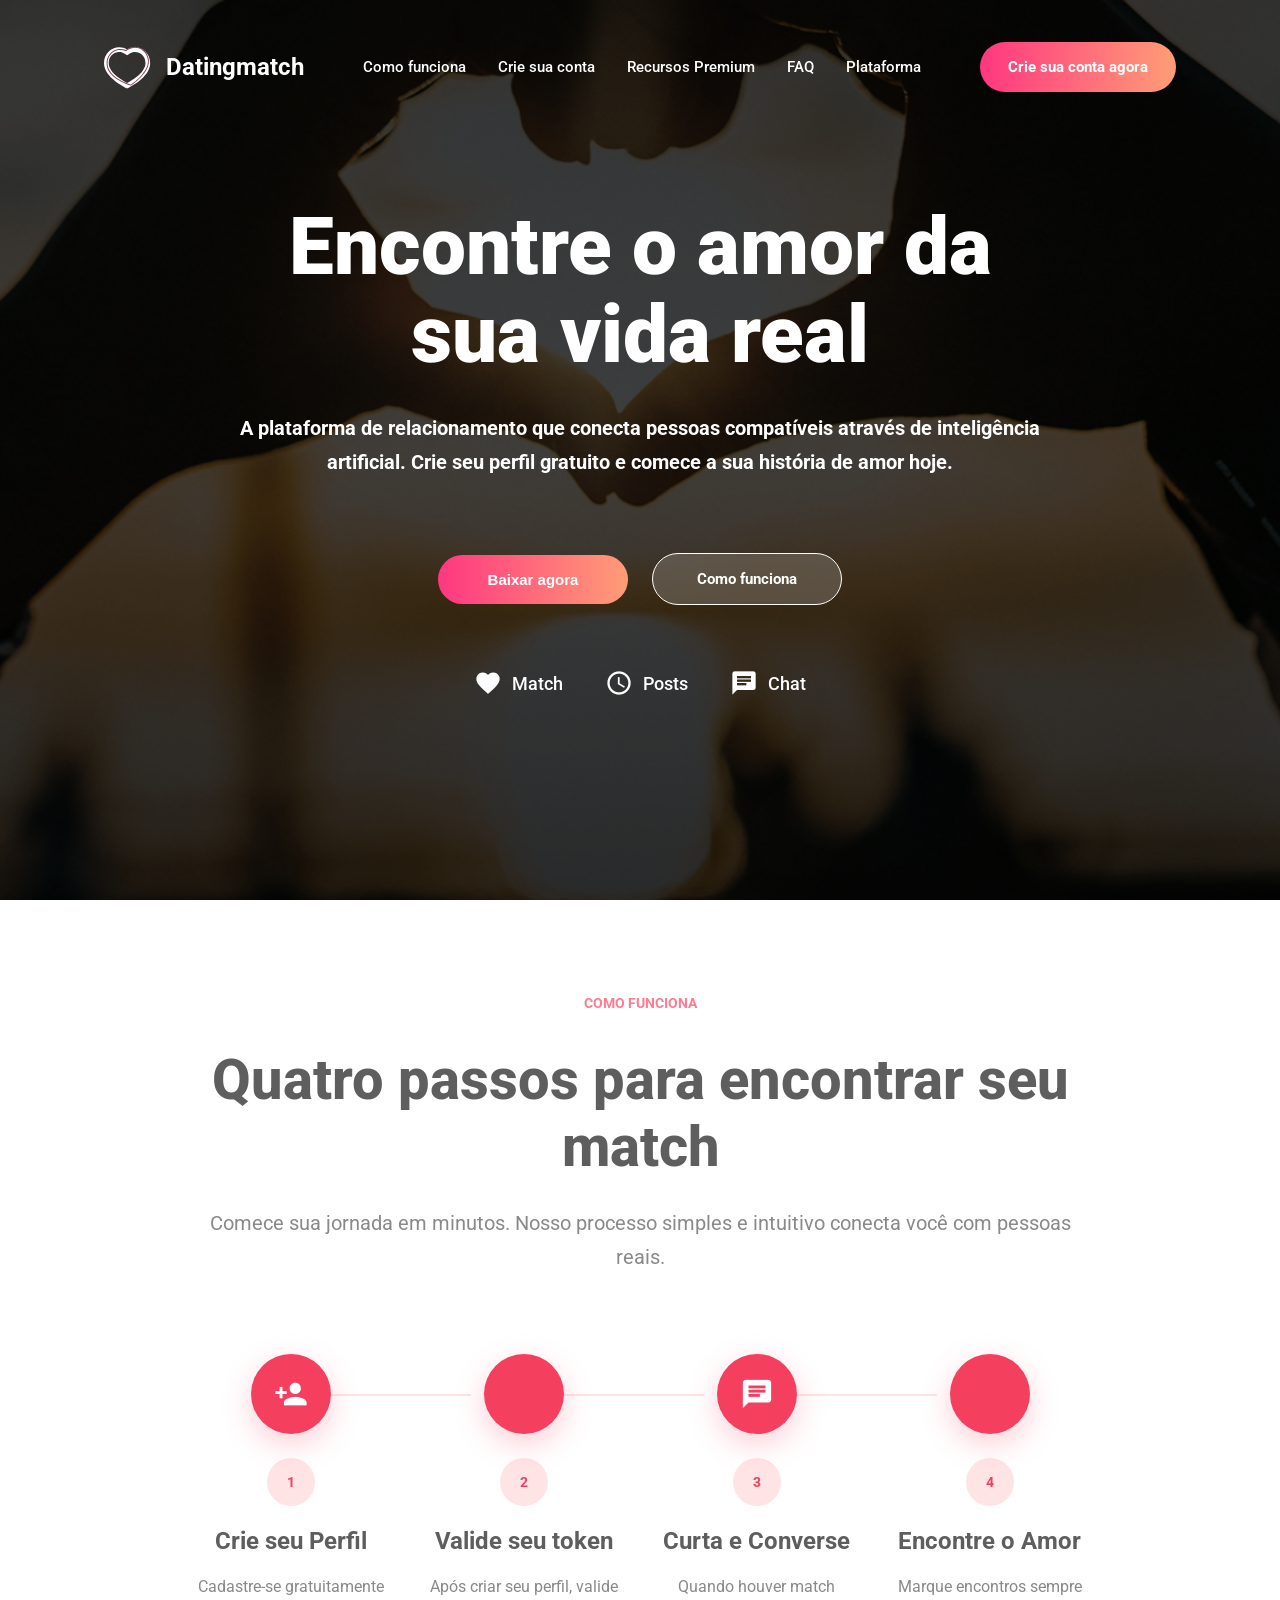
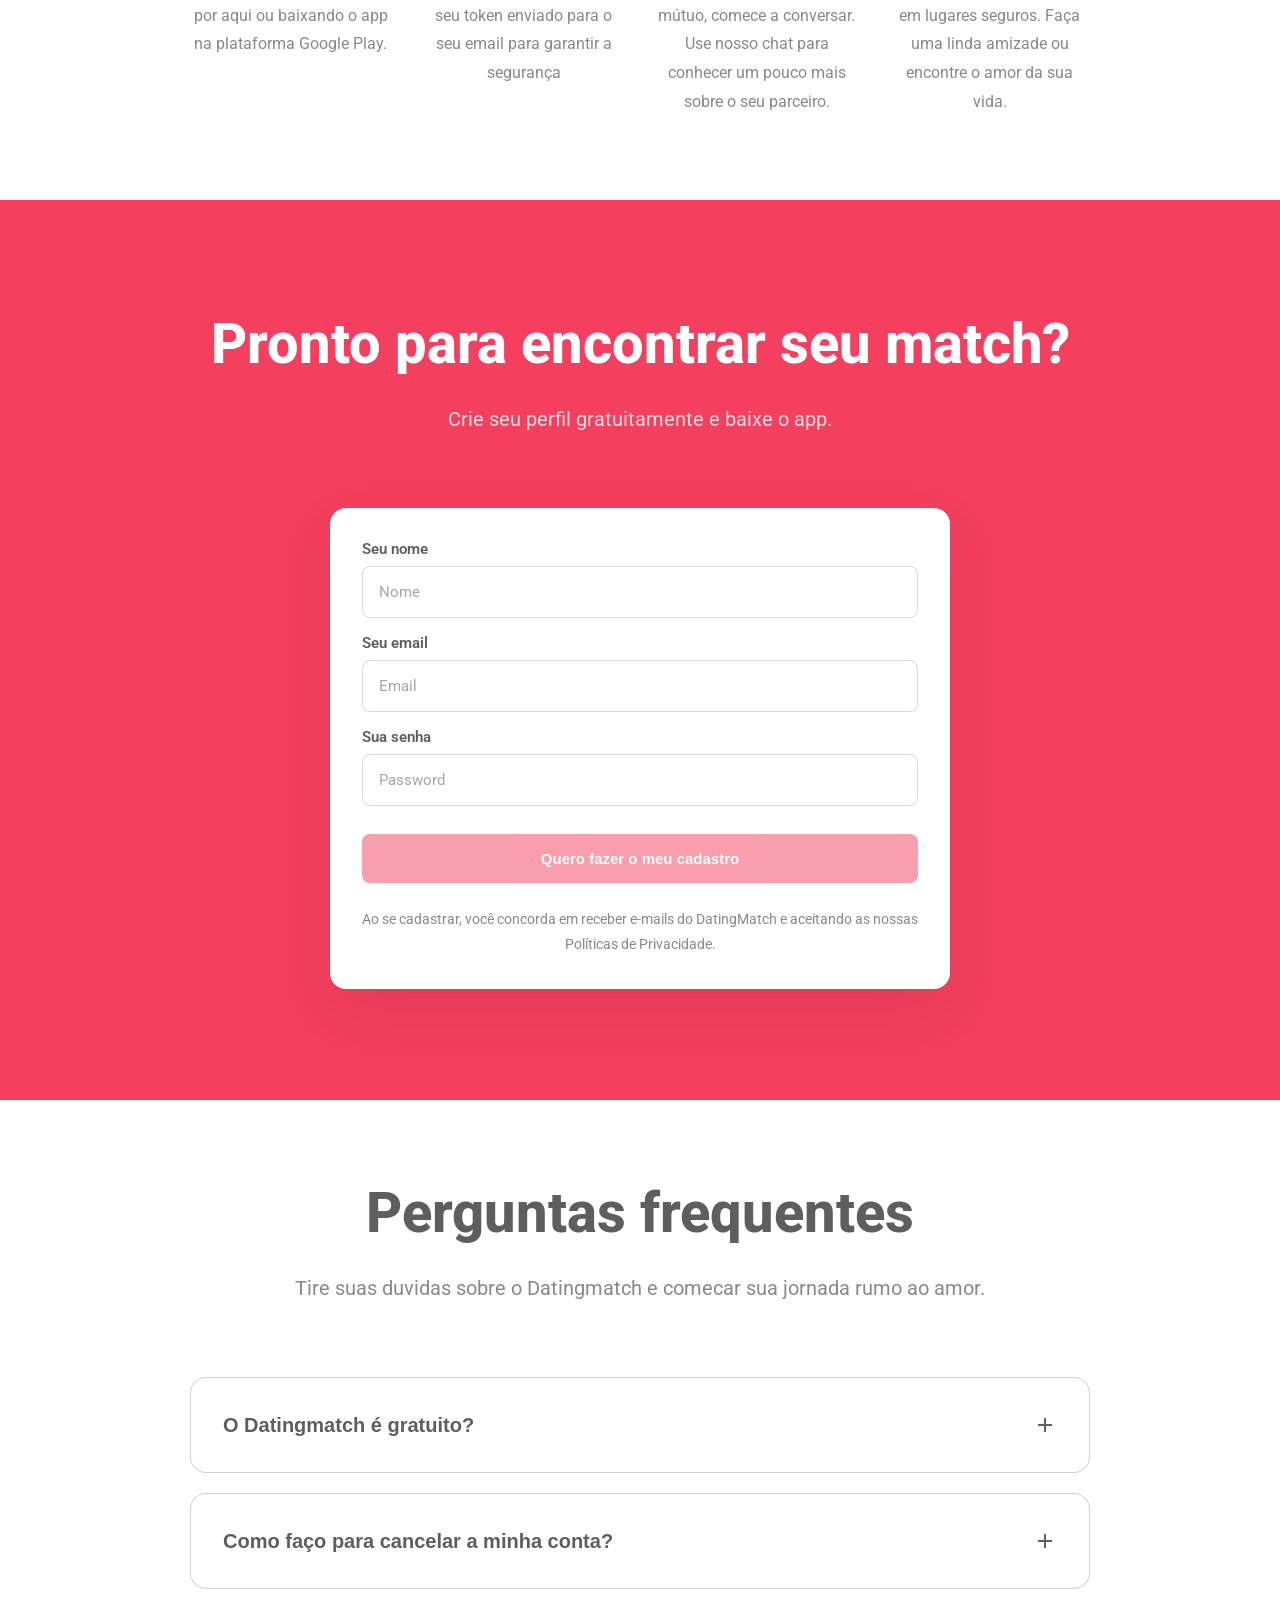
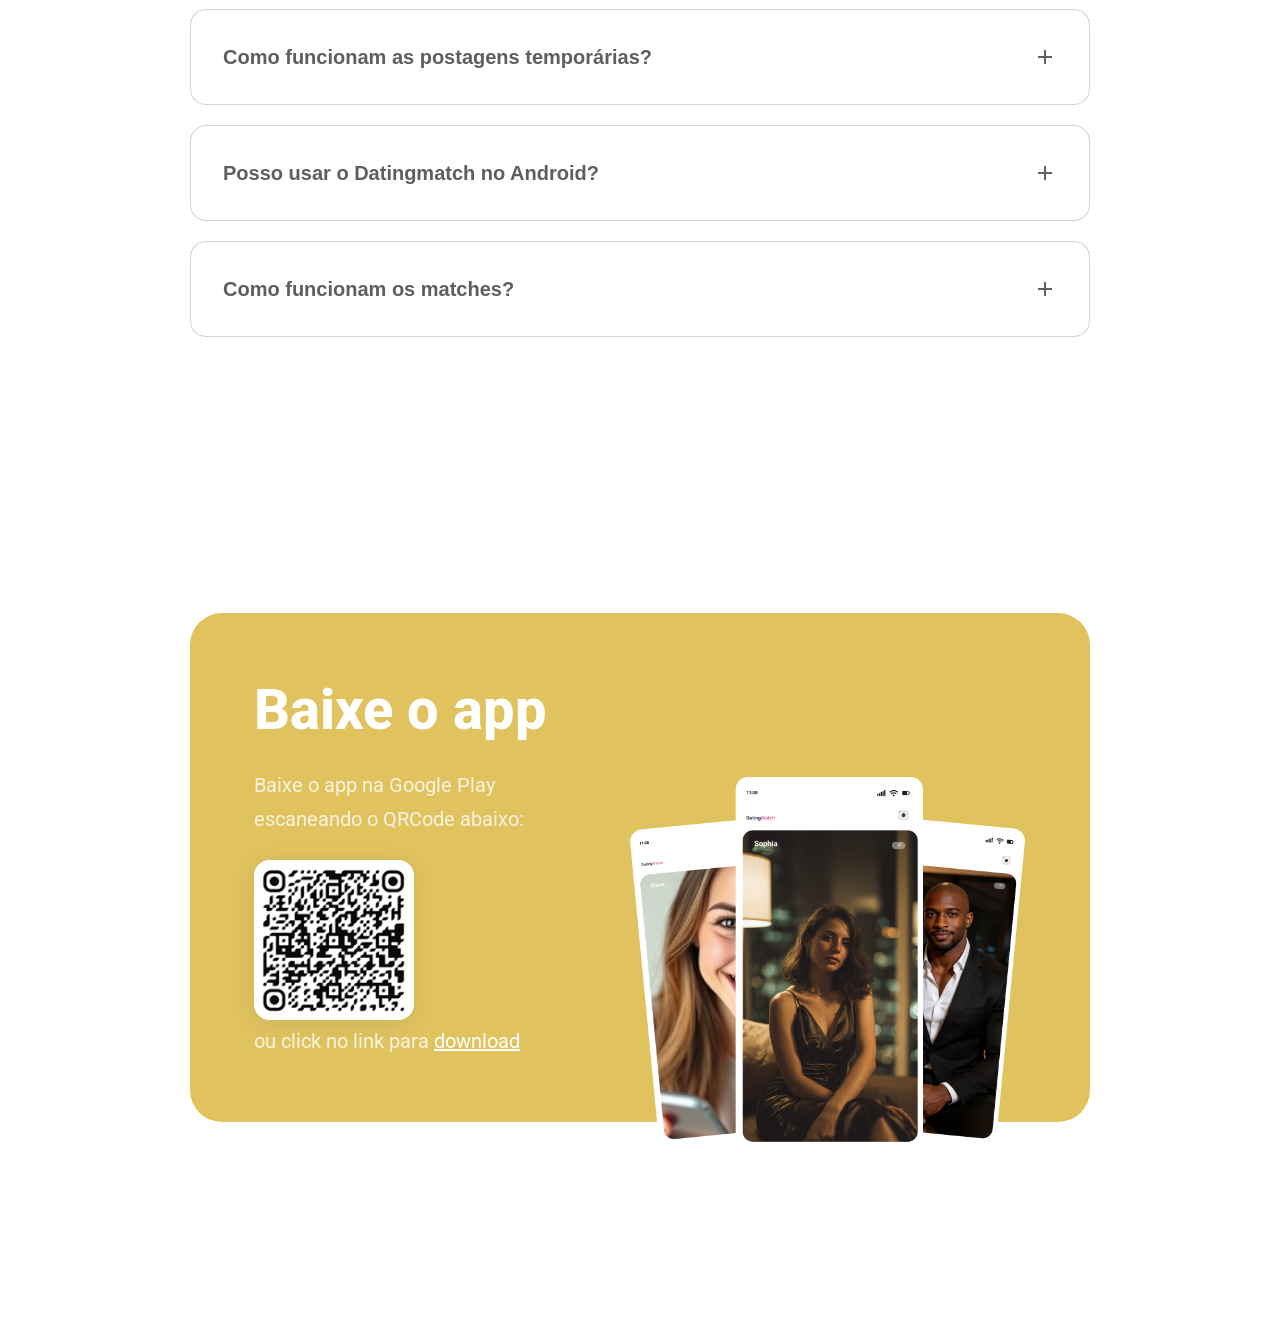
==== index.html @ 002aa452 "start landpage app datingmatch" ====
<!doctype html>
<html lang="en">
  <head>
    <meta charset="UTF-8" />
    <meta name="viewport" content="width=device-width, initial-scale=1.0" />
    <meta property="og:site_name" content="DatingMatch" />
    <title>DatingMatch - Chat & Friends</title>
    <meta
      property="og:title"
      content="DatingMatch - Meet New People, Chat & Find Real Connections"
    />
    <meta
      property="og:description"
      content="DatingMatch is a modern dating app to meet new people, chat instantly, make friends and find real relationships around the world."
    />
    <meta
      name="keywords"
      content="
        dating app,
        online dating,
        meet new people,
        chat app,
        relationships,
        match app,
        datingmatch,
        make friends,
        dating platform,
        social app
      "
    />
    <meta property="og:type" content="website" />
    <meta property="og:url" content="https://www.datingmatch.com.br" />

    <link rel="canonical" href="https://www.datingmatch.com.br/" />
    <meta name="twitter:card" content="summary_large_image" />

    <meta name="twitter:title" content="DatingMatch - Meet New People & Chat" />

    <meta
      name="twitter:description"
      content="Discover new matches, chat instantly and connect with real people worldwide."
    />

    <!-- Roboto -->
    <link
      href="https://fonts.googleapis.com/css2?family=Roboto:wght@300;400;500;700;900&display=swap"
      rel="stylesheet"
    />

    <!-- Material Icons -->
    <link
      href="https://fonts.googleapis.com/icon?family=Material+Icons"
      rel="stylesheet"
    />

    <link rel="stylesheet" href="./styles/global.css" />
    <link rel="stylesheet" href="./styles/steps.css" />
    <link rel="stylesheet" href="./styles/create-account.css" />
    <link rel="stylesheet" href="./styles/faq.css" />
    <link rel="stylesheet" href="./styles/download-app.css" />

    <!-- Favicon -->
    <link
      rel="icon"
      type="image/png"
      sizes="16x16"
      href="./assets/images/favicon/favicon-16x16.png"
    />

    <link
      rel="icon"
      type="image/png"
      sizes="32x32"
      href="./assets/images/favicon/favicon-32x32.png"
    />

    <link
      rel="icon"
      type="image/png"
      sizes="48x48"
      href="./assets/images/favicon/favicon-48x48.png"
    />

    <link
      rel="apple-touch-icon"
      sizes="180x180"
      href="./assets/images/favicon/apple-touch-icon.png"
    />

    <!-- Android -->
    <link
      rel="icon"
      type="image/png"
      sizes="192x192"
      href="./assets/images/favicon/android-chrome-192x192.png"
    />

    <link
      rel="icon"
      type="image/png"
      sizes="512x512"
      href="./assets/images/favicon/android-chrome-512x512.png"
    />

    <script type="application/ld+json">
      {
        "@context": "https://schema.org",
        "@type": "MobileApplication",
        "name": "DatingMatch",
        "operatingSystem": "Android",
        "applicationCategory": "DatingApplication",
        "url": "https://www.datingmatch.com.br",
        "image": "https://www.datingmatch.com.br/images/logo-full.png",
        "description": "Meet new people, chat instantly and find real connections around the world.",
        "offers": {
          "@type": "Offer",
          "price": "0",
          "priceCurrency": "USD"
        }
      }
    </script>
  </head>

  <body>
    <!-- HERO SECTION -->
    <section class="hero-section" id="home">
      <div class="overlay"></div>

      <!-- HEADER -->
      <header class="header" id="mainHeader">
        <!-- LOGO -->
        <div class="logo-wrapper">
          <img
            src="./assets/images/logo-light.svg"
            alt="DatingMatch Logo"
            class="logo-image logo-light"
          />

          <img
            src="./assets/images/logo.svg"
            alt="DatingMatch Logo"
            class="logo-image logo-dark"
          />

          <span class="logo-text"> Datingmatch </span>
        </div>

        <!-- MENU -->
        <nav class="menu-container">
          <a href="#como-funciona" class="menu-link"> Como funciona </a>

          <a href="#create-account" class="menu-link"> Crie sua conta </a>

          <a href="#premium" class="menu-link"> Recursos Premium </a>

          <a href="#faq" class="menu-link"> FAQ </a>

          <a href="#plataforma" class="menu-link"> Plataforma </a>
        </nav>

        <!-- BUTTON -->
        <a href="#create-account" class="primary-button"
          >Crie sua conta agora</a
        >
      </header>

      <!-- HERO CONTENT -->
      <div class="hero-content">
        <h1 class="hero-title">
          Encontre o amor da <br />
          sua vida real
        </h1>

        <p class="hero-description">
          A plataforma de relacionamento que conecta pessoas compatíveis através
          de inteligência artificial. Crie seu perfil gratuito e comece a sua
          história de amor hoje.
        </p>

        <!-- ACTIONS -->
        <div class="hero-actions">
          <button class="primary-button large-button">Baixar agora</button>

          <a href="#como-funciona" class="secondary-button large-button"
            >Como funciona</a
          >
        </div>

        <!-- FEATURES -->
        <div class="hero-features">
          <div class="feature-item">
            <span class="material-icons"> favorite </span>

            <span>Match</span>
          </div>

          <div class="feature-item">
            <span class="material-icons"> schedule </span>

            <span>Posts</span>
          </div>

          <div class="feature-item">
            <span class="material-icons"> chat </span>

            <span>Chat</span>
          </div>
        </div>
      </div>
    </section>

    <!-- COMO FUNCIONA -->
    <section class="default-section" id="como-funciona">
      <div class="section-content">
        <span class="section-badge"> COMO FUNCIONA </span>

        <h2 class="section-title dark">
          Quatro passos para encontrar seu match
        </h2>

        <p class="section-description dark-light">
          Comece sua jornada em minutos. Nosso processo simples e intuitivo
          conecta você com pessoas reais.
        </p>

        <div id="steps-container"></div>
      </div>
    </section>

    <!-- CRIE SUA CONTA -->
    <section class="default-section background-primary" id="create-account">
      <div class="section-content">
        <h2 class="section-title">Pronto para encontrar seu match?</h2>

        <p class="section-description">
          Crie seu perfil gratuitamente e baixe o app.
        </p>

        <div id="create-account-container"></div>
      </div>
    </section>

    <!-- FAQ -->
    <section class="default-section" id="faq">
      <div class="section-content">
        <h2 class="section-title dark">Perguntas frequentes</h2>

        <p class="section-description dark-light">
          Tire suas duvidas sobre o Datingmatch e comecar sua jornada rumo ao
          amor.
        </p>

        <div id="faq-container"></div>
      </div>
    </section>

    <!-- PLATAFORMA -->
    <section class="default-section" id="plataforma">
      <div class="section-content">
        <div class="download-app-container">
          <div class="download-app-col left-col">
            <h2 class="section-title">Baixe o app</h2>
            <p class="section-description">
              Baixe o app na Google Play <br />
              escaneando o QRCode abaixo:
            </p>
            <div class="contain-qrcode">
              <img
                src="./assets/images/qr-code.png"
                alt="QR Code Google Play"
                class="qr-code-img"
              />
            </div>
            <p class="section-description">
              ou click no link para
              <a
                class="download-link"
                href="https://play.google.com/store/apps/details?id=br.com.dropmessage&utm_source=latam_Med"
                target="_blank"
                rel="noopener noreferrer"
                >download</a
              >
            </p>
          </div>
          <div class="download-app-col right-col">
            <div class="group-image-wrapper">
              <img
                src="./assets/images/group-image.png"
                alt="Grupo de pessoas"
                class="group-image"
              />
            </div>
          </div>
        </div>
      </div>
    </section>

    <script src="./scripts/create-account.js"></script>
    <script src="./scripts/main.js"></script>
    <script src="./scripts/faq.js"></script>
    <script
      async
      src="https://www.googletagmanager.com/gtag/js?id=G-N12NW07GDM"
    ></script>
    <script>
      window.dataLayer = window.dataLayer || [];
      function gtag() {
        dataLayer.push(arguments);
      }
      gtag("js", new Date());

      gtag("config", "G-N12NW07GDM");

      gtag("event", "land_page", {
        page_title: "Landpage DatingMatch", // Título que você quer identificar
        page_location: window.location.href,
        page_path: "/home", // Defina o caminho conforme sua rota
      });
    </script>
  </body>
</html>
---- styles/global.css ----
* {
  margin: 0;
  padding: 0;
  box-sizing: border-box;
}

html {
  scroll-behavior: smooth;
}

body {
  font-family: "Roboto", sans-serif;
  background: #0f0f10;
  overflow-x: hidden;
}

/* HERO */

.hero-section {
  width: 100%;
  min-height: 100vh;
  position: relative;

  background-image: url("../assets/images/hero-bg.png");
  background-size: cover;
  background-position: center;

  display: flex;
  flex-direction: column;

  padding: 32px 80px;
}

.overlay {
  position: absolute;
  inset: 0;

  background: rgba(0, 0, 0, 0.55);
}

.header {
  width: calc(100% - 160px);

  position: fixed;

  top: 24px;
  left: 50%;

  transform: translateX(-50%);

  z-index: 999;

  display: flex;
  align-items: center;
  justify-content: space-between;

  gap: 24px;

  padding: 18px 24px;

  border-radius: 24px;

  transition:
    background 0.4s ease,
    backdrop-filter 0.4s ease,
    box-shadow 0.4s ease,
    padding 0.4s ease;
}
.header.scrolled {
  background: rgba(255, 255, 255, 0.96);

  backdrop-filter: blur(18px);

  box-shadow: 0 10px 40px rgba(0, 0, 0, 0.12);
}

/* LOGO */
.logo-wrapper {
  display: flex;
  align-items: center;
  gap: 14px;
}

.logo-image {
  width: 48px;
  height: 48px;

  object-fit: contain;

  transition:
    opacity 0.4s ease,
    transform 0.4s ease;
}

.logo-wrapper {
  position: relative;

  display: flex;
  align-items: center;

  gap: 14px;

  padding-left: 62px;
}

.logo-light,
.logo-dark {
  position: absolute;

  left: 0;
  top: 50%;

  transform: translateY(-50%);
}

.logo-light {
  opacity: 1;
}

.logo-dark {
  opacity: 0;
}

/* QUANDO SCROLL */

.header.scrolled .logo-light {
  opacity: 0;
}

.header.scrolled .logo-dark {
  opacity: 1;
}

.logo-text {
  color: #ffffff;

  font-size: 24px;
  cursor: pointer;
  font-weight: 700;

  transition: color 0.4s ease;
}

.header.scrolled .logo-text {
  color: rgb(68 64 60);
}

/* MENU */

.menu-container {
  display: flex;
  align-items: center;
  gap: 32px;

  padding: 16px 24px;

  border-radius: 12px;

  transition:
    background 0.4s ease,
    border 0.4s ease;
}

.header.scrolled .menu-container {
  background: transparent;
  border: 1px solid transparent;
}

.menu-link {
  text-decoration: none;

  color: #ffffff;

  font-size: 15px;
  font-weight: 500;

  transition:
    color 0.3s ease,
    opacity 0.3s ease;
}

.header.scrolled .menu-link {
  color: rgb(68 64 60);
}

.menu-link:hover {
  color: rgb(68 64 60);
}

/* BUTTONS */

.primary-button {
  text-decoration: none;
  border: none;
  outline: none;
  cursor: pointer;

  color: #fff;

  padding: 16px 28px;

  border-radius: 32px;

  font-size: 15px;
  font-weight: 700;

  background: linear-gradient(90deg, #ff3781, #ff9d76);

  transition: 0.3s;
}

.primary-button:hover {
  transform: translateY(-2px);
}

.secondary-button {
  text-decoration: none;
  border: 1px solid #fff;

  color: #fff;

  padding: 16px 28px;

  border-radius: 32px;

  cursor: pointer;

  backdrop-filter: blur(20px);

  background: rgba(196, 196, 196, 0.25);

  font-size: 15px;
  font-weight: 700;

  transition: 0.3s;
}

.secondary-button:hover {
  transform: translateY(-2px);
}

.large-button {
  min-width: 190px;
}

/* HERO CONTENT */

.hero-content {
  flex: 1;

  position: relative;
  z-index: 2;

  display: flex;
  flex-direction: column;

  align-items: center;
  justify-content: center;

  text-align: center;
}

.hero-title {
  color: #fff;

  font-size: 80px;
  font-weight: 900;

  line-height: 1.1;

  max-width: 980px;

  margin-bottom: 32px;
}

.hero-description {
  color: #fff;

  font-size: 20px;
  font-weight: 700;

  line-height: 1.7;

  max-width: 850px;

  margin-bottom: 74px;
}

.hero-actions {
  display: flex;
  align-items: center;
  gap: 24px;

  margin-bottom: 64px;
}

/* FEATURES */

.hero-features {
  display: flex;
  align-items: center;
  gap: 42px;
}

.feature-item {
  display: flex;
  align-items: center;
  gap: 10px;

  color: #fff;

  font-size: 18px;
  font-weight: 500;
}

.feature-item .material-icons {
  font-size: 28px;
}

/* DEFAULT SECTION */

.default-section {
  width: 100%;
  min-height: 100vh;

  display: flex;
  align-items: center;
  justify-content: center;

  padding: 80px;
  background-color: #fff;

  color: #0f0f10;
}

.dark-section {
  background: #151516;
}

.section-content {
  max-width: 900px;
  text-align: center;
}

.section-badge {
  display: inline-flex;

  padding: 12px 18px;

  border-radius: 999px;

  background: rgba(255, 255, 255, 0.08);

  color: #ff7b8f;

  font-size: 14px;
  font-weight: 700;

  margin-bottom: 24px;
}

.section-title {
  color: #fff;

  font-size: 56px;
  font-weight: 800;

  line-height: 1.2;

  margin-bottom: 24px;
}

.section-description {
  color: rgba(255, 255, 255, 0.8);

  font-size: 20px;

  line-height: 1.7;
}

/* RESPONSIVE */

@media (max-width: 1200px) {
  .hero-title {
    font-size: 64px;
  }

  .header {
    flex-direction: column;
  }
}

@media (max-width: 992px) {
  .hero-section {
    padding: 32px 24px;
  }

  .menu-container {
    flex-wrap: wrap;
    justify-content: center;
  }

  .hero-title {
    font-size: 52px;
  }

  .hero-description {
    font-size: 18px;
  }
}

@media (max-width: 768px) {
  .hero-title {
    font-size: 42px;
  }

  .hero-actions {
    flex-direction: column;
    width: 100%;
  }

  .large-button {
    width: 100%;
  }

  .hero-features {
    flex-direction: column;
    gap: 18px;
  }

  .section-title {
    font-size: 40px;
  }
}

@media (max-width: 480px) {
  .hero-title {
    font-size: 34px;
  }

  .hero-description {
    font-size: 16px;
  }

  .menu-container {
    gap: 16px;
    padding: 14px;
  }

  .menu-link {
    font-size: 14px;
  }
}

.dark {
  color: rgba(54, 54, 54, 0.8);
}

.dark-light {
  color: rgba(107, 107, 107, 0.8);
}

.background-primary {
  background-color: rgb(244 63 94);
}

.left-col {
  width: 600px;
  align-items: flex-start;
  text-align: left;
}

.contain-qrcode {
  margin-top: 24px;
}

.download-link {
  color: #fff;
}
---- styles/steps.css ----
.steps-wrapper {
  width: 100%;
  margin-top: 80px;
}

.steps-grid {
  width: 100%;

  display: grid;
  grid-template-columns: repeat(4, 1fr);

  gap: 32px;
}

.step-card {
  position: relative;

  text-align: center;
}

.step-line {
  position: absolute;

  top: 40px;
  left: 60%;

  width: 80%;
  height: 2px;

  background: rgb(255 228 230);
}

.step-card:last-child .step-line {
  display: none;
}

/* ICON */

.step-icon {
  position: relative;
  z-index: 2;

  width: 80px;
  height: 80px;

  margin: 0 auto 24px auto;

  display: flex;
  align-items: center;
  justify-content: center;

  border-radius: 50%;

  background: rgb(244 63 94);

  box-shadow: 0 10px 30px rgba(244, 63, 94, 0.25);
}

.step-icon .material-icons {
  color: #ffffff;
  font-size: 34px;
}

/* NUMBER */

.step-number {
  width: fit-content;

  margin: 0 auto 20px auto;

  padding: 16px;

  display: flex;
  align-items: center;
  justify-content: center;

  border-radius: 50%;

  background: rgb(255 228 230);

  color: rgb(244 63 94);

  font-size: 14px;
  font-weight: 700;

  min-width: 48px;
  min-height: 48px;
}

/* TITLE */

.step-title {
  font-size: 24px;
  font-weight: 700;

  margin-bottom: 16px;

  line-height: 1.3;
}

/* DESCRIPTION */

.step-description {
  font-size: 16px;

  line-height: 1.8;
}

/* COLORS */

.dark {
  color: rgba(54, 54, 54, 0.8);
}

.dark-light {
  color: rgba(107, 107, 107, 0.8);
}

/* RESPONSIVE */

@media (max-width: 1200px) {
  .steps-grid {
    grid-template-columns: repeat(2, 1fr);
  }

  .step-line {
    display: none;
  }
}

@media (max-width: 768px) {
  .steps-grid {
    grid-template-columns: 1fr;

    gap: 56px;
  }

  .step-icon {
    width: 72px;
    height: 72px;
  }

  .step-icon .material-icons {
    font-size: 30px;
  }

  .step-title {
    font-size: 22px;
  }
}

@media (max-width: 480px) {
  .steps-wrapper {
    margin-top: 56px;
  }

  .step-description {
    font-size: 15px;
  }
}
---- styles/create-account.css ----
.create-account-wrapper {
  width: 100%;

  display: flex;
  justify-content: center;

  margin-top: 72px;
}

.create-account-form {
  width: 100%;
  max-width: 620px;
  text-align: start;

  background: #ffffff;

  border-radius: 16px;

  padding: 32px;

  box-shadow: 0 20px 60px rgba(0, 0, 0, 0.08);
}

/* FORM GROUP */

.form-group {
  display: flex;
  flex-direction: column;

  margin-bottom: 16px;
}

/* LABEL */

.form-label {
  color: rgba(54, 54, 54, 0.8);

  font-size: 15px;
  font-weight: 600;

  margin-bottom: 8px;
}

/* INPUT */

.form-input {
  width: 100%;

  padding: 16px;

  border-radius: 8px;

  border: 1px solid rgba(107, 107, 107, 0.25);

  outline: none;

  font-size: 15px;
  font-family: inherit;

  transition:
    border-color 0.3s ease,
    box-shadow 0.3s ease,
    transform 0.3s ease;
}

.form-input::placeholder {
  color: rgba(107, 107, 107, 0.6);
}

.form-input:focus {
  border-color: rgb(244 63 94);

  box-shadow: 0 0 0 4px rgba(244, 63, 94, 0.12);
}

/* BUTTON */

.create-account-button {
  width: 100%;

  margin-top: 12px;

  padding: 16px;

  border: none;
  outline: none;

  border-radius: 8px;

  background: rgb(244 63 94);

  color: #ffffff;

  font-size: 15px;
  font-weight: 700;

  cursor: pointer;

  transition:
    opacity 0.3s ease,
    transform 0.3s ease,
    background 0.3s ease;
}

.create-account-button:hover:not(:disabled) {
  transform: translateY(-2px);
}

.create-account-button:disabled {
  opacity: 0.5;

  cursor: not-allowed;
}

/* TERMS */

.create-account-terms {
  margin-top: 24px;

  text-align: center;

  color: rgba(107, 107, 107, 0.8);

  font-size: 14px;

  line-height: 1.8;
}

/* RESPONSIVE */

@media (max-width: 768px) {
  .create-account-form {
    padding: 24px;
  }
}

@media (max-width: 480px) {
  .create-account-wrapper {
    margin-top: 48px;
  }

  .create-account-form {
    padding: 20px;
  }
}
---- styles/faq.css ----
.faq-wrapper {
  width: 100%;
  max-width: 900px;

  margin: 72px auto 0 auto;

  display: flex;
  flex-direction: column;

  gap: 20px;
}

/* FAQ ITEM */

.faq-item {
  width: 100%;

  border: 1px solid rgba(107, 107, 107, 0.3);

  border-radius: 16px;

  overflow: hidden;

  background: #ffffff;

  transition:
    border-color 0.3s ease,
    box-shadow 0.3s ease;
}

.faq-item.active {
  border-color: rgba(244, 63, 94, 0.3);

  box-shadow: 0 10px 30px rgba(0, 0, 0, 0.05);
}

/* HEADER */

.faq-header {
  width: 100%;

  display: flex;
  align-items: center;
  justify-content: space-between;

  gap: 24px;

  padding: 32px;

  border: none;

  background: transparent;

  cursor: pointer;

  text-align: left;
}

/* QUESTION */

.faq-question {
  font-size: 20px;
  font-weight: 700;

  line-height: 1.5;
}

/* ICON */

.faq-icon {
  flex-shrink: 0;

  color: rgba(54, 54, 54, 0.8);

  transition:
    transform 0.3s ease,
    color 0.3s ease;
}

.faq-item.active .faq-icon {
  transform: rotate(45deg);

  color: rgb(244 63 94);
}

/* BODY */

.faq-body {
  max-height: 0;

  overflow: hidden;

  transition: max-height 0.4s ease;
}

.faq-answer {
  padding: 0 32px 32px 32px;

  font-size: 16px;

  line-height: 1.9;

  text-align: left;
}

/* COLORS */

.dark {
  color: rgba(54, 54, 54, 0.8);
}

.dark-light {
  color: rgba(107, 107, 107, 0.8);
}

/* RESPONSIVE */

@media (max-width: 768px) {
  .faq-header {
    padding: 24px;
  }

  .faq-answer {
    padding: 0 24px 24px 24px;
  }

  .faq-question {
    font-size: 18px;
  }
}

@media (max-width: 480px) {
  .faq-wrapper {
    margin-top: 56px;
  }

  .faq-header {
    padding: 20px;
  }

  .faq-answer {
    padding: 0 20px 20px 20px;

    font-size: 15px;
  }
}
---- styles/download-app.css ----
/* Container principal do bloco de download do app */
.download-app-container {
  background: #e0c25f;
  border-radius: 32px;
  padding: 64px;
  display: flex;
  justify-content: flex-start;
  /* align-items: center; */
  box-sizing: border-box;
  margin: 0 auto;
  max-width: 1020px;
  width: 100%;
}

.download-app-info {
  width: 100%;
  display: flex;
  flex-direction: column;
  align-items: flex-start;
}

.download-app-info .section-title,
.download-app-info .section-description {
  text-align: left;
  color: #151516;
}

.download-app-images {
  display: flex;
  align-items: flex-end;
  gap: 32px;
  margin-top: 32px;
}

.qr-code-img {
  width: 160px;
  height: 160px;
  border-radius: 16px;
  background: #fff;
  object-fit: contain;
  box-shadow: 0 4px 24px rgba(0, 0, 0, 0.08);
}

.group-image-wrapper {
  position: relative;
  display: flex;
  align-items: flex-end;
}

.group-image {
  /* width: 220px; */
  max-width: 100%;
  border-radius: 24px;
  position: relative;
  left: 0;
  bottom: -100px; /* faz a imagem "passar" do fundo */
}

@media (max-width: 900px) {
  .download-app-container {
    flex-direction: column;
    padding: 32px 16px;
    align-items: flex-start;
  }
  .download-app-images {
    flex-direction: column;
    align-items: flex-start;
    gap: 24px;
  }
  .group-image {
    left: 0;
    bottom: -32px;
    width: 180px;
  }
}

@media (max-width: 600px) {
  .download-app-container {
    padding: 16px 4px;
    border-radius: 18px;
  }
  .qr-code-img {
    width: 120px;
    height: 120px;
  }
  .group-image {
    width: 120px;
    border-radius: 12px;
    bottom: -16px;
  }
}
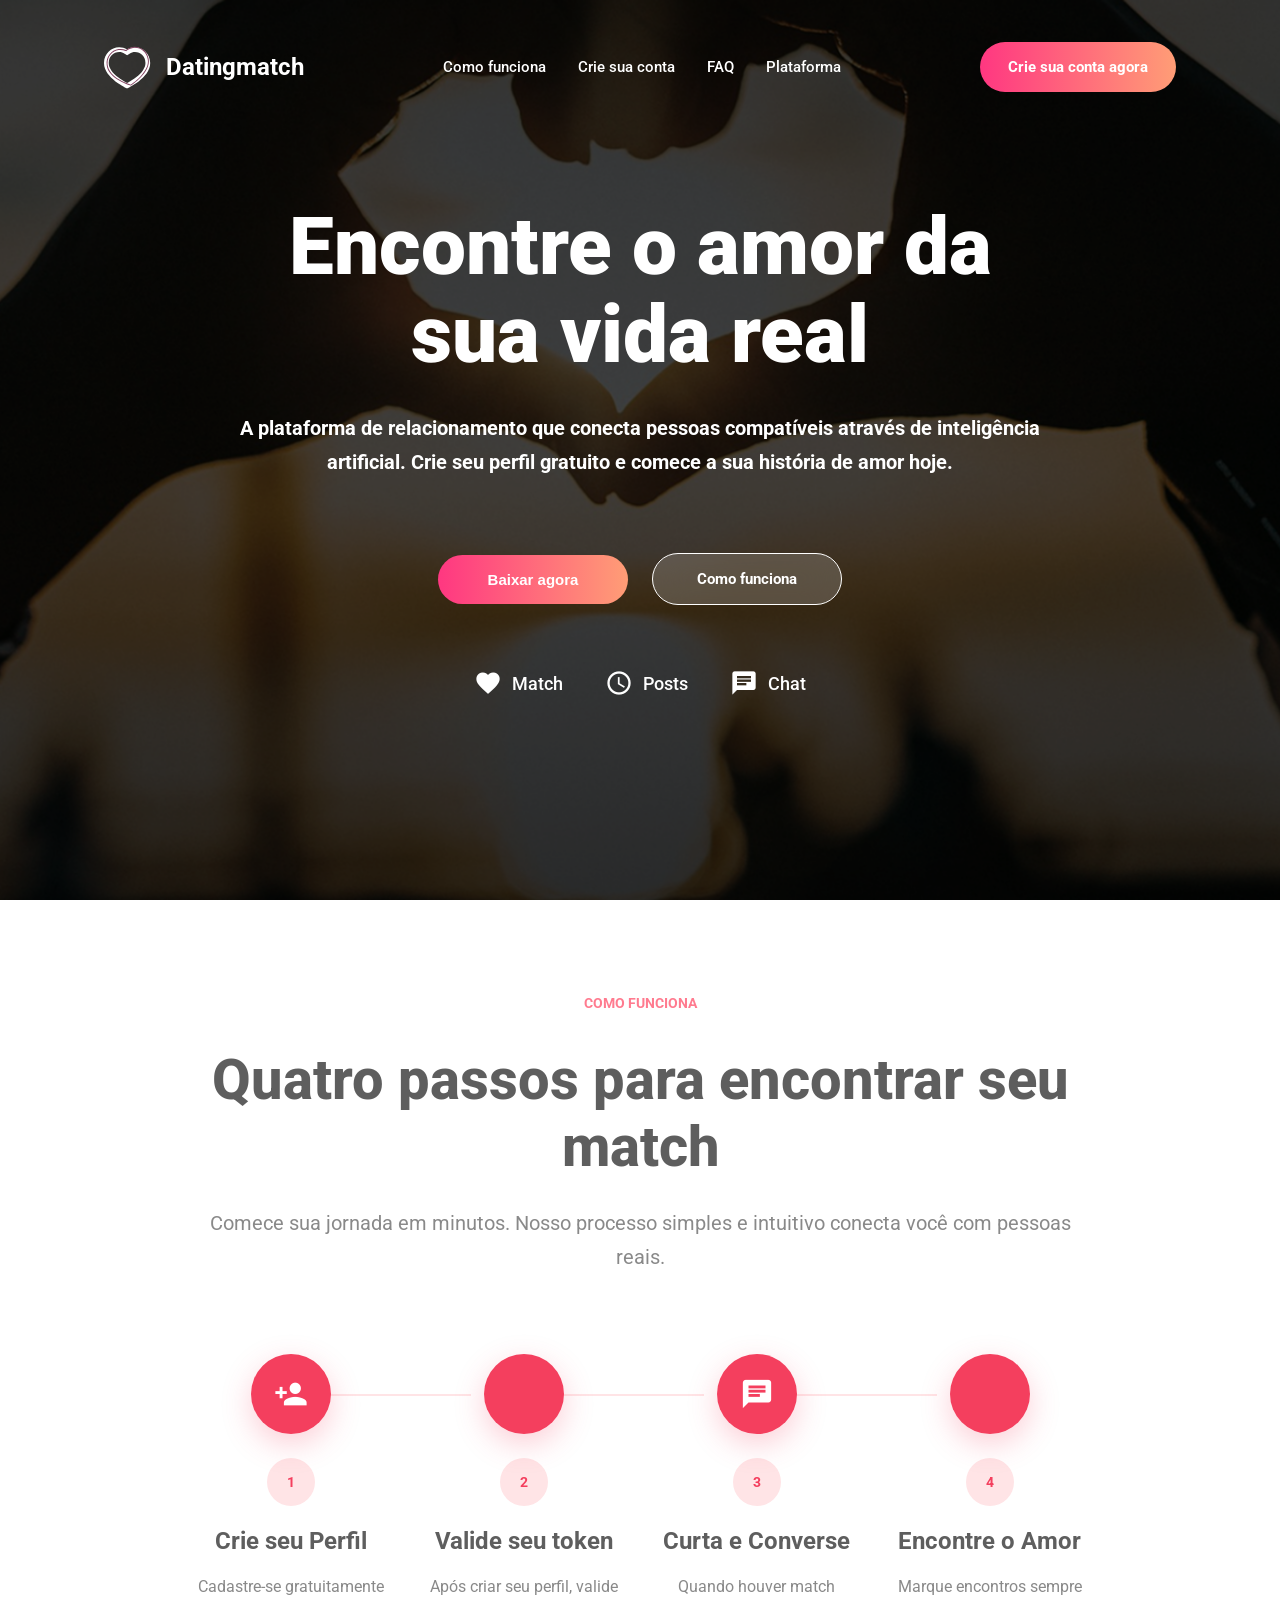
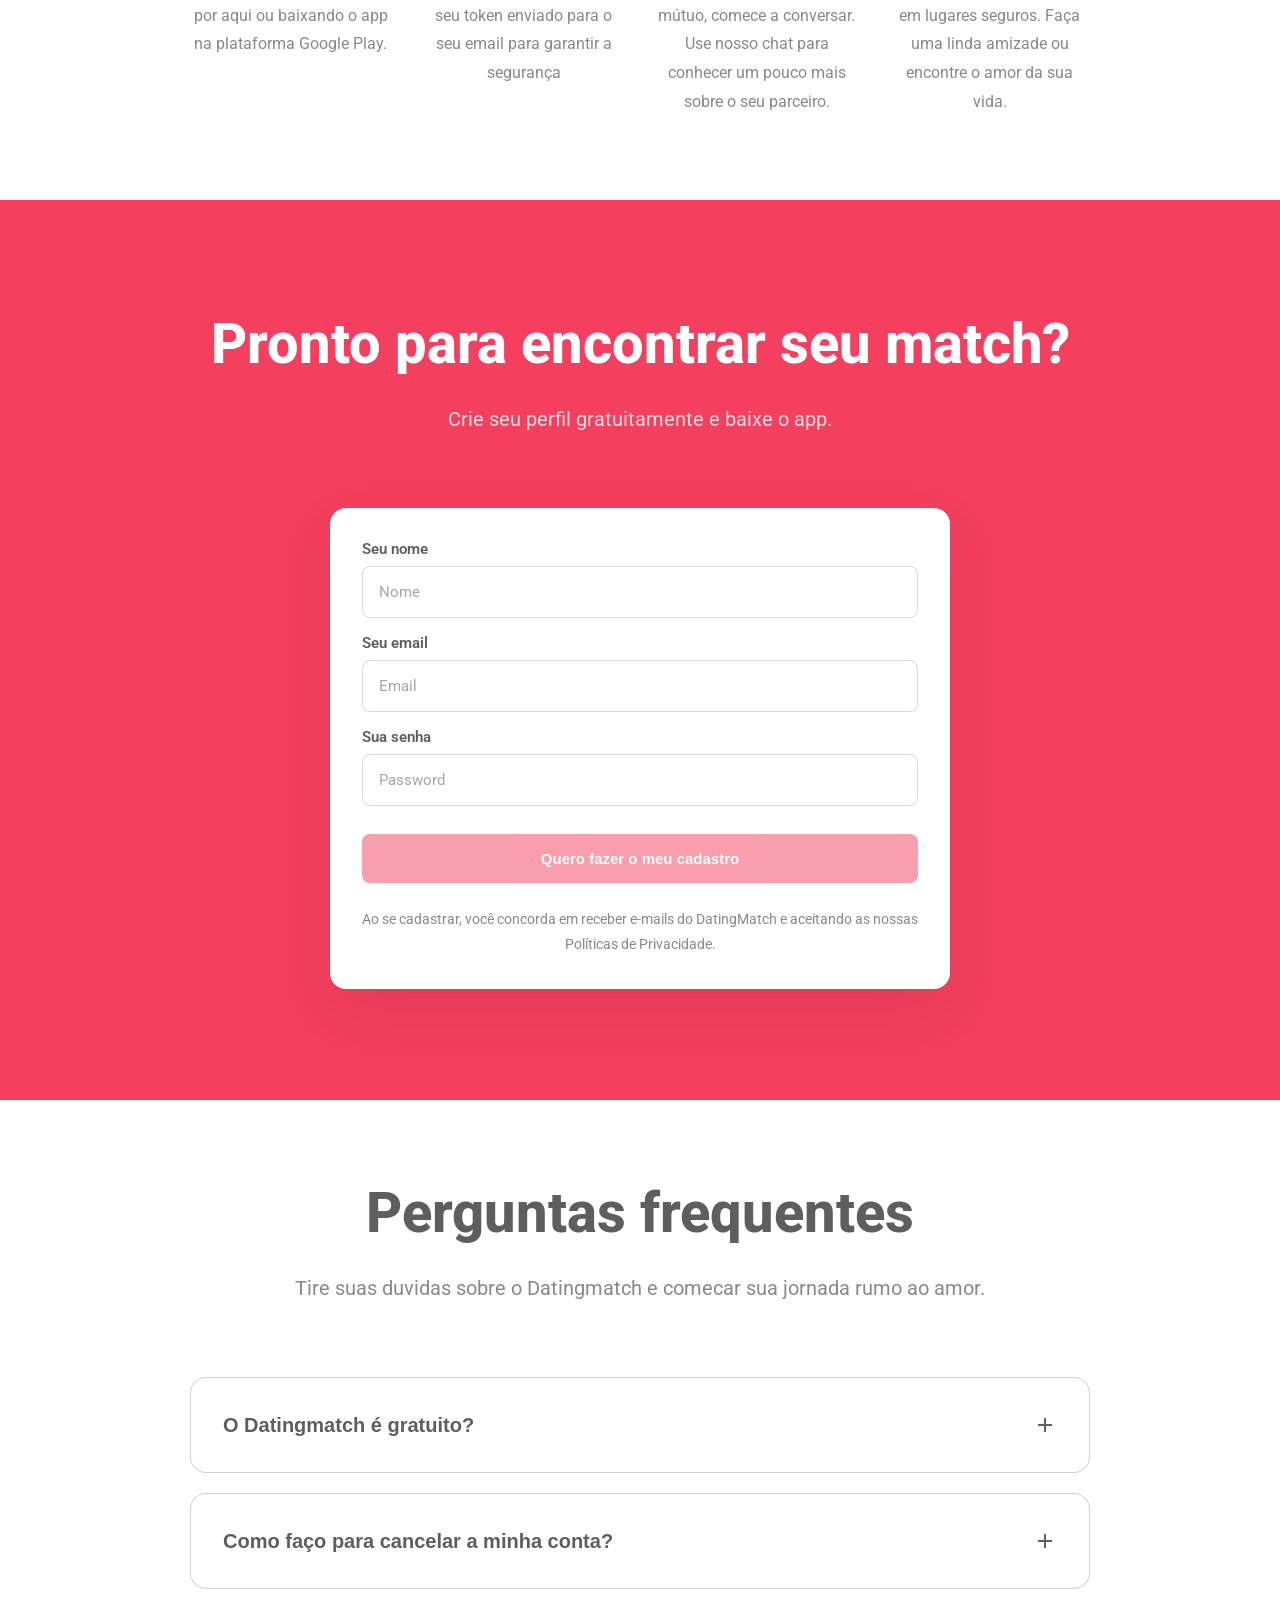
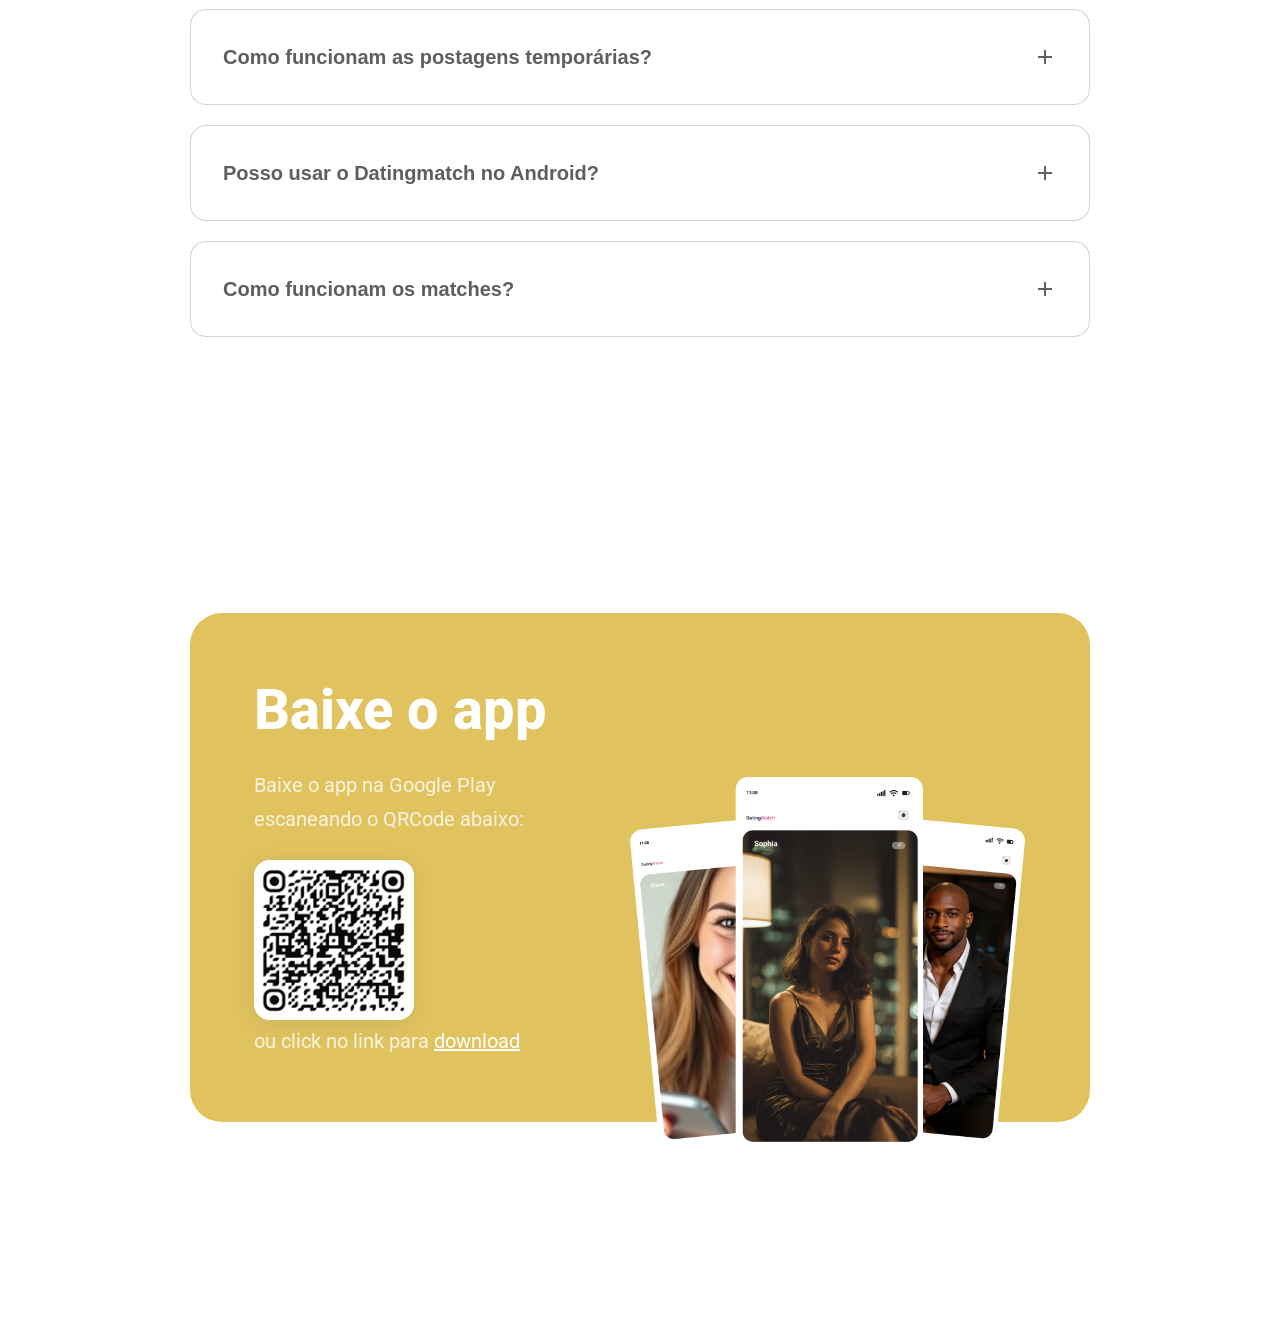
==== commit 2f1087cc: "feat(datingmatch): removed recursos premium" ====
--- a/index.html
+++ b/index.html
@@ -150,8 +150,6 @@
           <a href="#como-funciona" class="menu-link"> Como funciona </a>
 
           <a href="#create-account" class="menu-link"> Crie sua conta </a>
-
-          <a href="#premium" class="menu-link"> Recursos Premium </a>
 
           <a href="#faq" class="menu-link"> FAQ </a>
 
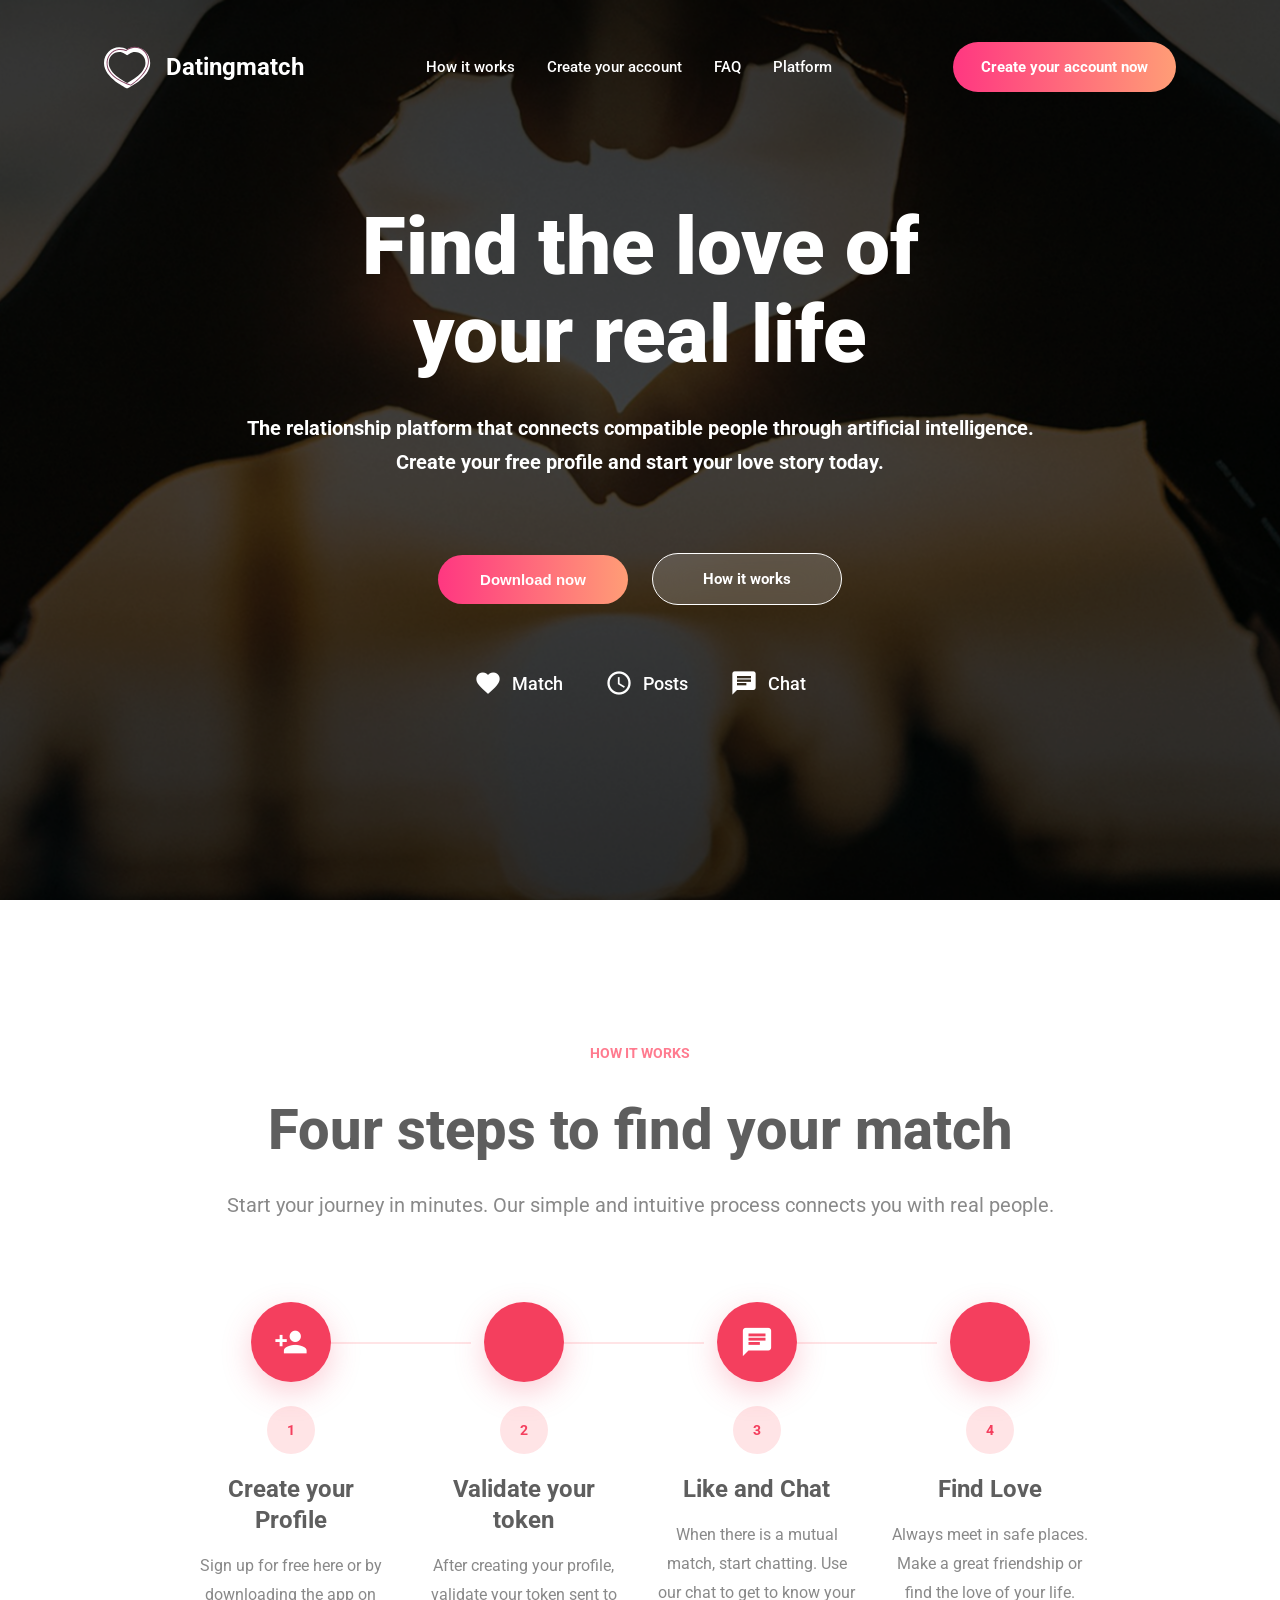
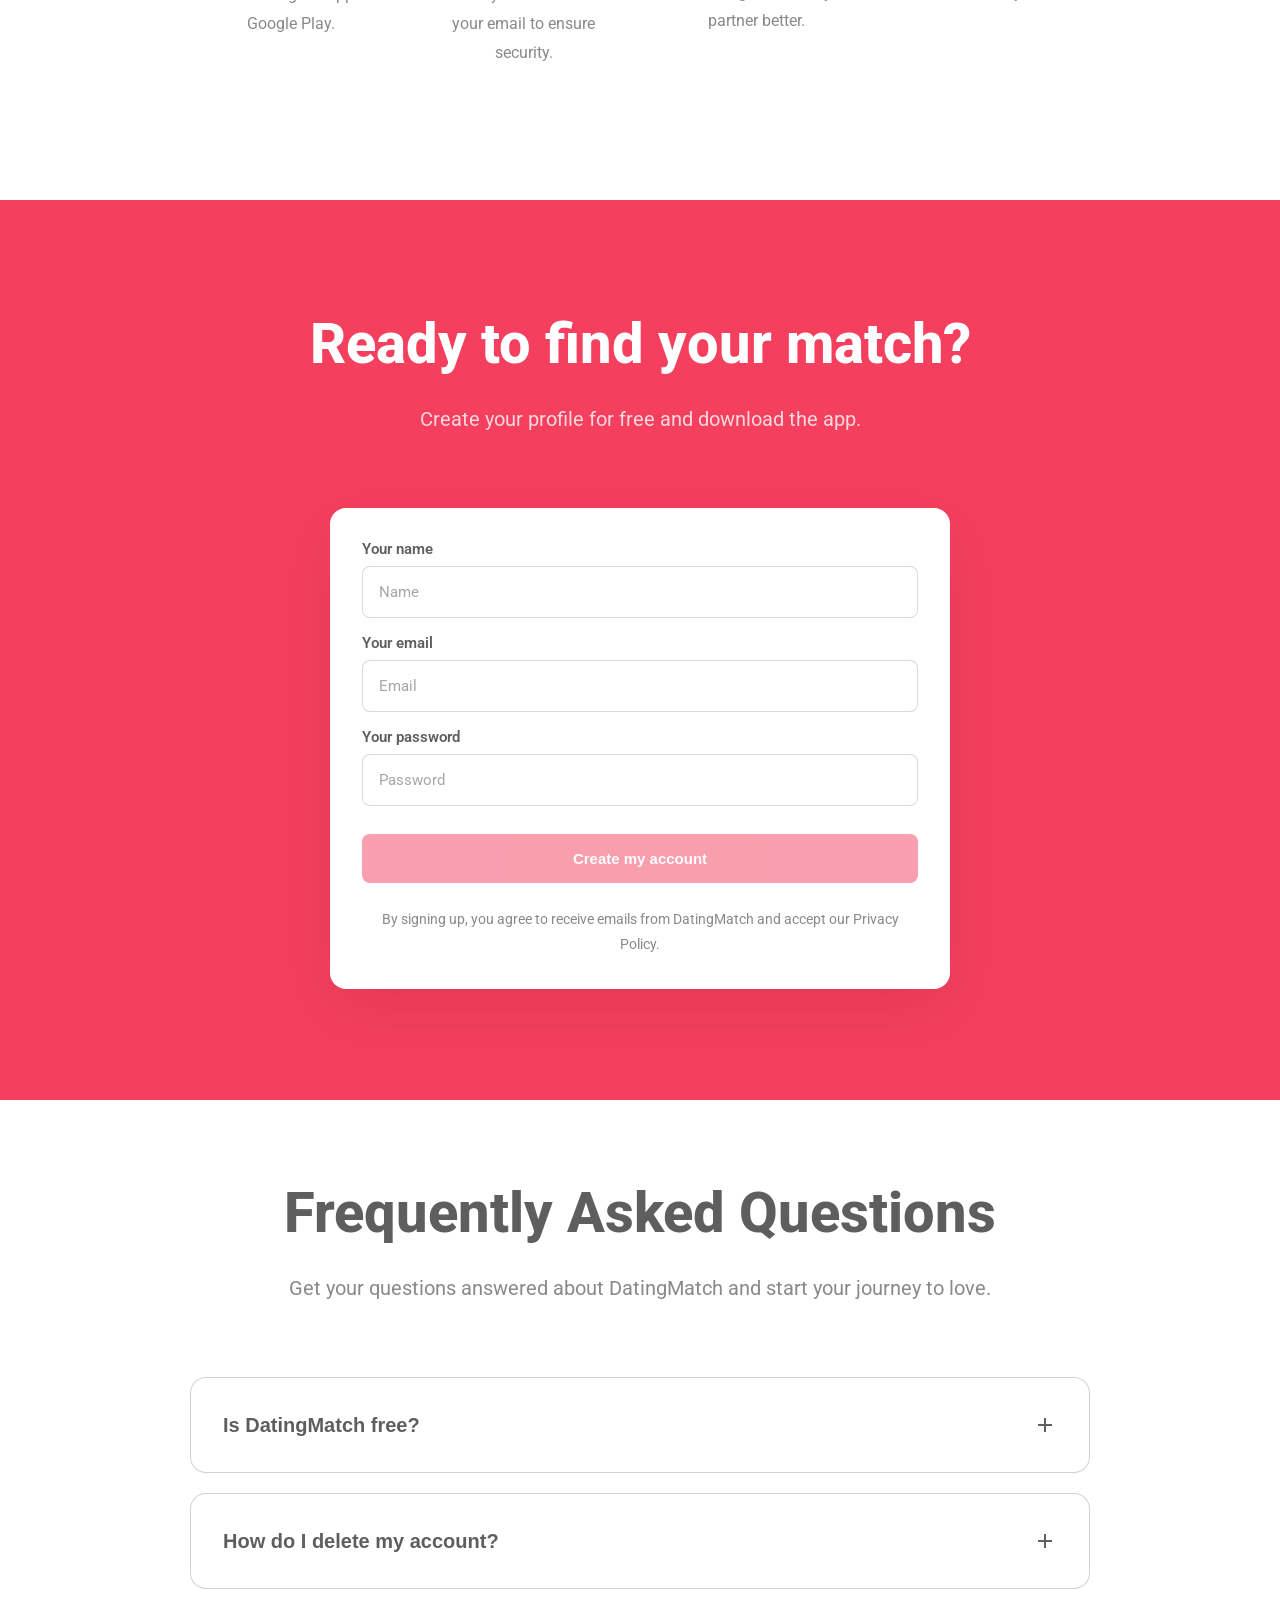
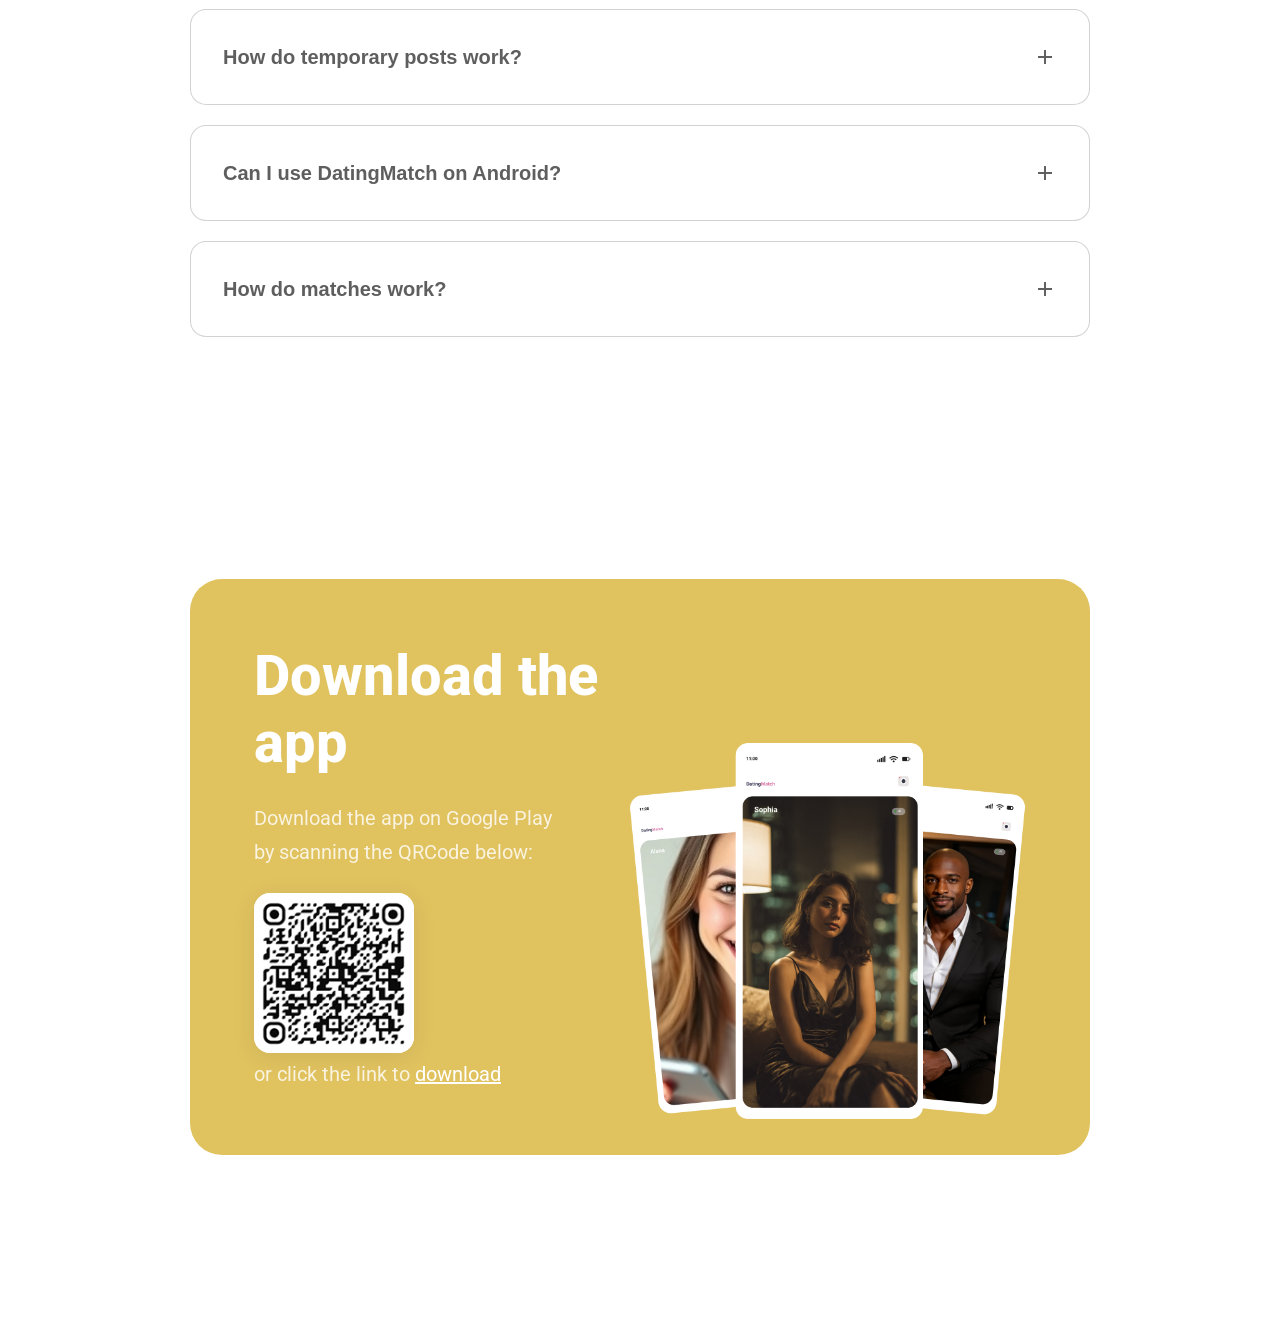
==== commit b9d2c5fe: "feat(datingmatch): updated language english" ====
--- a/index.html
+++ b/index.html
@@ -58,6 +58,7 @@
     <link rel="stylesheet" href="./styles/create-account.css" />
     <link rel="stylesheet" href="./styles/faq.css" />
     <link rel="stylesheet" href="./styles/download-app.css" />
+    <!-- O componente de notificação será criado dinamicamente pelo JS -->
 
     <!-- Favicon -->
     <link
@@ -147,40 +148,40 @@
 
         <!-- MENU -->
         <nav class="menu-container">
-          <a href="#como-funciona" class="menu-link"> Como funciona </a>
-
-          <a href="#create-account" class="menu-link"> Crie sua conta </a>
+          <a href="#como-funciona" class="menu-link"> How it works </a>
+
+          <a href="#create-account" class="menu-link"> Create your account </a>
 
           <a href="#faq" class="menu-link"> FAQ </a>
 
-          <a href="#plataforma" class="menu-link"> Plataforma </a>
+          <a href="#plataforma" class="menu-link"> Platform </a>
         </nav>
 
         <!-- BUTTON -->
         <a href="#create-account" class="primary-button"
-          >Crie sua conta agora</a
+          >Create your account now</a
         >
       </header>
 
       <!-- HERO CONTENT -->
       <div class="hero-content">
         <h1 class="hero-title">
-          Encontre o amor da <br />
-          sua vida real
+          Find the love of <br />
+          your real life
         </h1>
 
         <p class="hero-description">
-          A plataforma de relacionamento que conecta pessoas compatíveis através
-          de inteligência artificial. Crie seu perfil gratuito e comece a sua
-          história de amor hoje.
+          The relationship platform that connects compatible people through
+          artificial intelligence. Create your free profile and start your love
+          story today.
         </p>
 
         <!-- ACTIONS -->
         <div class="hero-actions">
-          <button class="primary-button large-button">Baixar agora</button>
+          <button class="primary-button large-button">Download now</button>
 
           <a href="#como-funciona" class="secondary-button large-button"
-            >Como funciona</a
+            >How it works</a
           >
         </div>
 
@@ -210,15 +211,13 @@
     <!-- COMO FUNCIONA -->
     <section class="default-section" id="como-funciona">
       <div class="section-content">
-        <span class="section-badge"> COMO FUNCIONA </span>
-
-        <h2 class="section-title dark">
-          Quatro passos para encontrar seu match
-        </h2>
+        <span class="section-badge"> HOW IT WORKS </span>
+
+        <h2 class="section-title dark">Four steps to find your match</h2>
 
         <p class="section-description dark-light">
-          Comece sua jornada em minutos. Nosso processo simples e intuitivo
-          conecta você com pessoas reais.
+          Start your journey in minutes. Our simple and intuitive process
+          connects you with real people.
         </p>
 
         <div id="steps-container"></div>
@@ -228,10 +227,10 @@
     <!-- CRIE SUA CONTA -->
     <section class="default-section background-primary" id="create-account">
       <div class="section-content">
-        <h2 class="section-title">Pronto para encontrar seu match?</h2>
+        <h2 class="section-title">Ready to find your match?</h2>
 
         <p class="section-description">
-          Crie seu perfil gratuitamente e baixe o app.
+          Create your profile for free and download the app.
         </p>
 
         <div id="create-account-container"></div>
@@ -241,11 +240,11 @@
     <!-- FAQ -->
     <section class="default-section" id="faq">
       <div class="section-content">
-        <h2 class="section-title dark">Perguntas frequentes</h2>
+        <h2 class="section-title dark">Frequently Asked Questions</h2>
 
         <p class="section-description dark-light">
-          Tire suas duvidas sobre o Datingmatch e comecar sua jornada rumo ao
-          amor.
+          Get your questions answered about DatingMatch and start your journey
+          to love.
         </p>
 
         <div id="faq-container"></div>
@@ -257,10 +256,10 @@
       <div class="section-content">
         <div class="download-app-container">
           <div class="download-app-col left-col">
-            <h2 class="section-title">Baixe o app</h2>
+            <h2 class="section-title">Download the app</h2>
             <p class="section-description">
-              Baixe o app na Google Play <br />
-              escaneando o QRCode abaixo:
+              Download the app on Google Play <br />
+              by scanning the QRCode below:
             </p>
             <div class="contain-qrcode">
               <img
@@ -270,7 +269,7 @@
               />
             </div>
             <p class="section-description">
-              ou click no link para
+              or click the link to
               <a
                 class="download-link"
                 href="https://play.google.com/store/apps/details?id=br.com.dropmessage&utm_source=latam_Med"
@@ -284,7 +283,7 @@
             <div class="group-image-wrapper">
               <img
                 src="./assets/images/group-image.png"
-                alt="Grupo de pessoas"
+                alt="Group of people"
                 class="group-image"
               />
             </div>
--- a/styles/global.css
+++ b/styles/global.css
@@ -1,3 +1,103 @@
+/* Spinner para botão de cadastro */
+.spinner {
+  display: inline-block;
+  width: 24px;
+  height: 24px;
+  border: 3px solid #fff;
+  border-radius: 50%;
+  border-top: 3px solid #4caf50;
+  animation: spin 1s linear infinite;
+  vertical-align: middle;
+}
+
+@keyframes spin {
+  0% {
+    transform: rotate(0deg);
+  }
+  100% {
+    transform: rotate(360deg);
+  }
+}
+
+/* Notificação customizada */
+.custom-notification {
+  position: fixed;
+  left: 50%;
+  bottom: 32px;
+  transform: translateX(-50%);
+  min-width: 320px;
+  max-width: 90vw;
+  background: #43a047;
+  color: #fff;
+  border-radius: 12px;
+  box-shadow: 0 4px 24px rgba(0, 0, 0, 0.18);
+  padding: 24px 32px 20px 32px;
+  z-index: 9999;
+  opacity: 1;
+  transition:
+    opacity 0.5s,
+    bottom 0.5s;
+  display: flex;
+  flex-direction: column;
+  align-items: center;
+  gap: 8px;
+  font-family: inherit;
+}
+.custom-notification.hide {
+  opacity: 0;
+  bottom: 0;
+  pointer-events: none;
+}
+.custom-notification.error {
+  background: #e53935;
+}
+.notification-content {
+  width: 100%;
+  display: flex;
+  flex-direction: column;
+  align-items: center;
+  gap: 8px;
+}
+.notification-title {
+  font-size: 1.2rem;
+  font-weight: 700;
+  margin-bottom: 2px;
+}
+.notification-message {
+  font-size: 1rem;
+  text-align: center;
+  margin-bottom: 6px;
+}
+.notification-link {
+  color: #fff;
+  background: #388e3c;
+  padding: 8px 18px;
+  border-radius: 6px;
+  text-decoration: none;
+  font-weight: 500;
+  font-size: 0.98rem;
+  transition: background 0.2s;
+  margin-top: 4px;
+}
+.notification-link:hover {
+  background: #2e7031;
+}
+@media (max-width: 480px) {
+  .custom-notification {
+    min-width: 90vw;
+    padding: 16px 8px 14px 8px;
+  }
+  .notification-title {
+    font-size: 1rem;
+  }
+  .notification-message {
+    font-size: 0.92rem;
+  }
+  .notification-link {
+    font-size: 0.92rem;
+    padding: 7px 10px;
+  }
+}
 * {
   margin: 0;
   padding: 0;
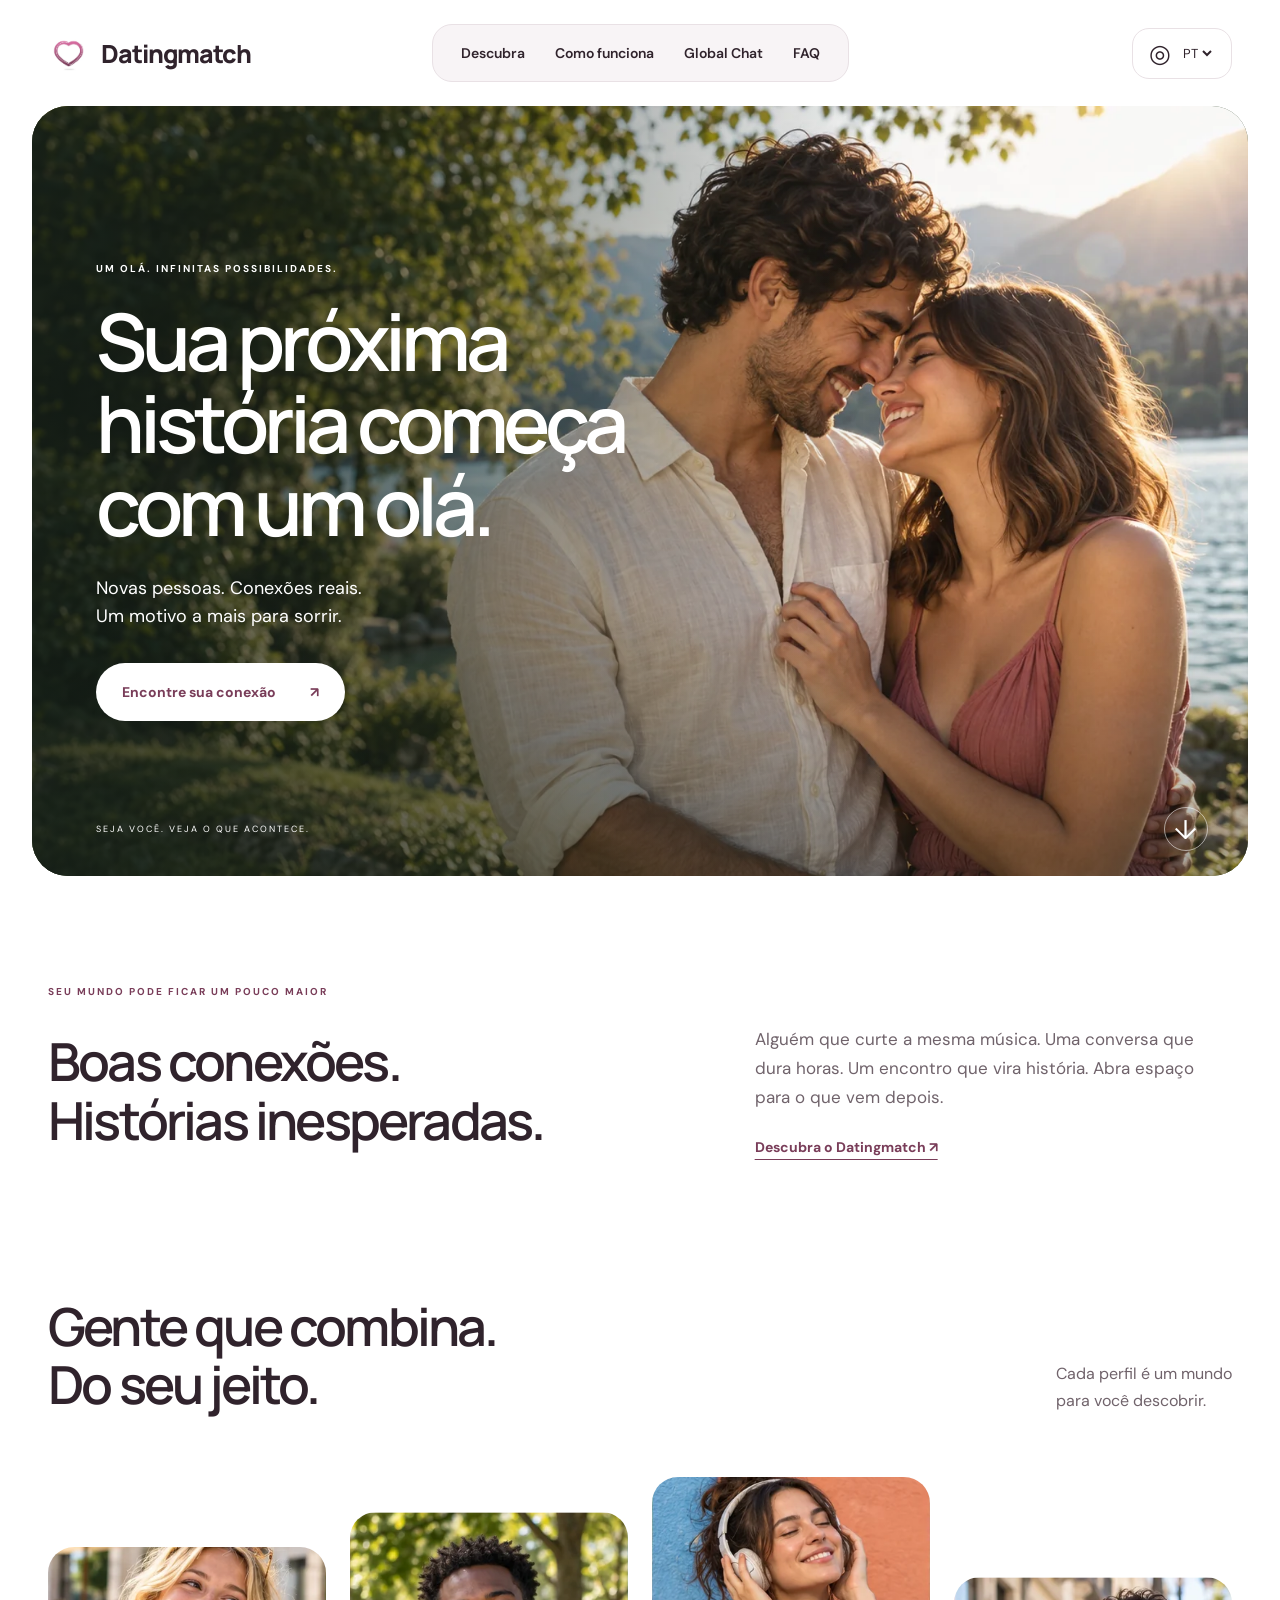
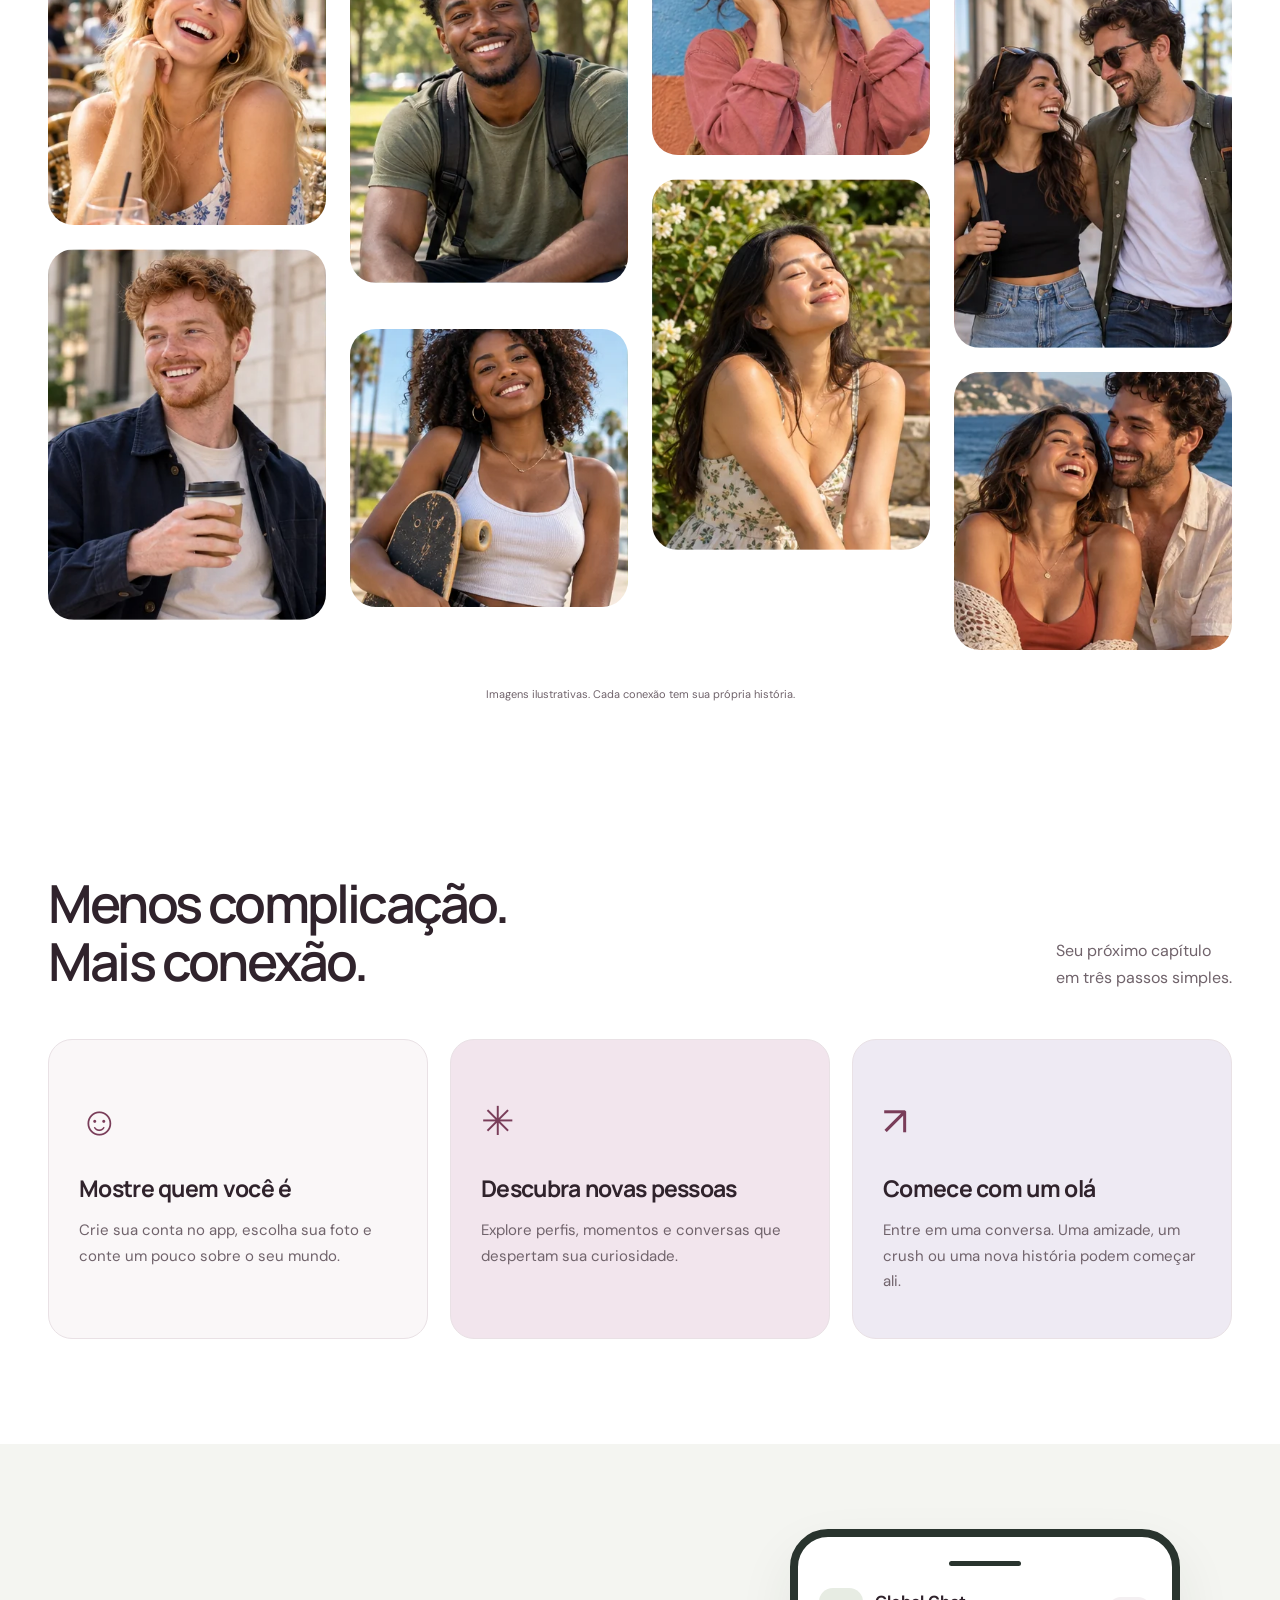
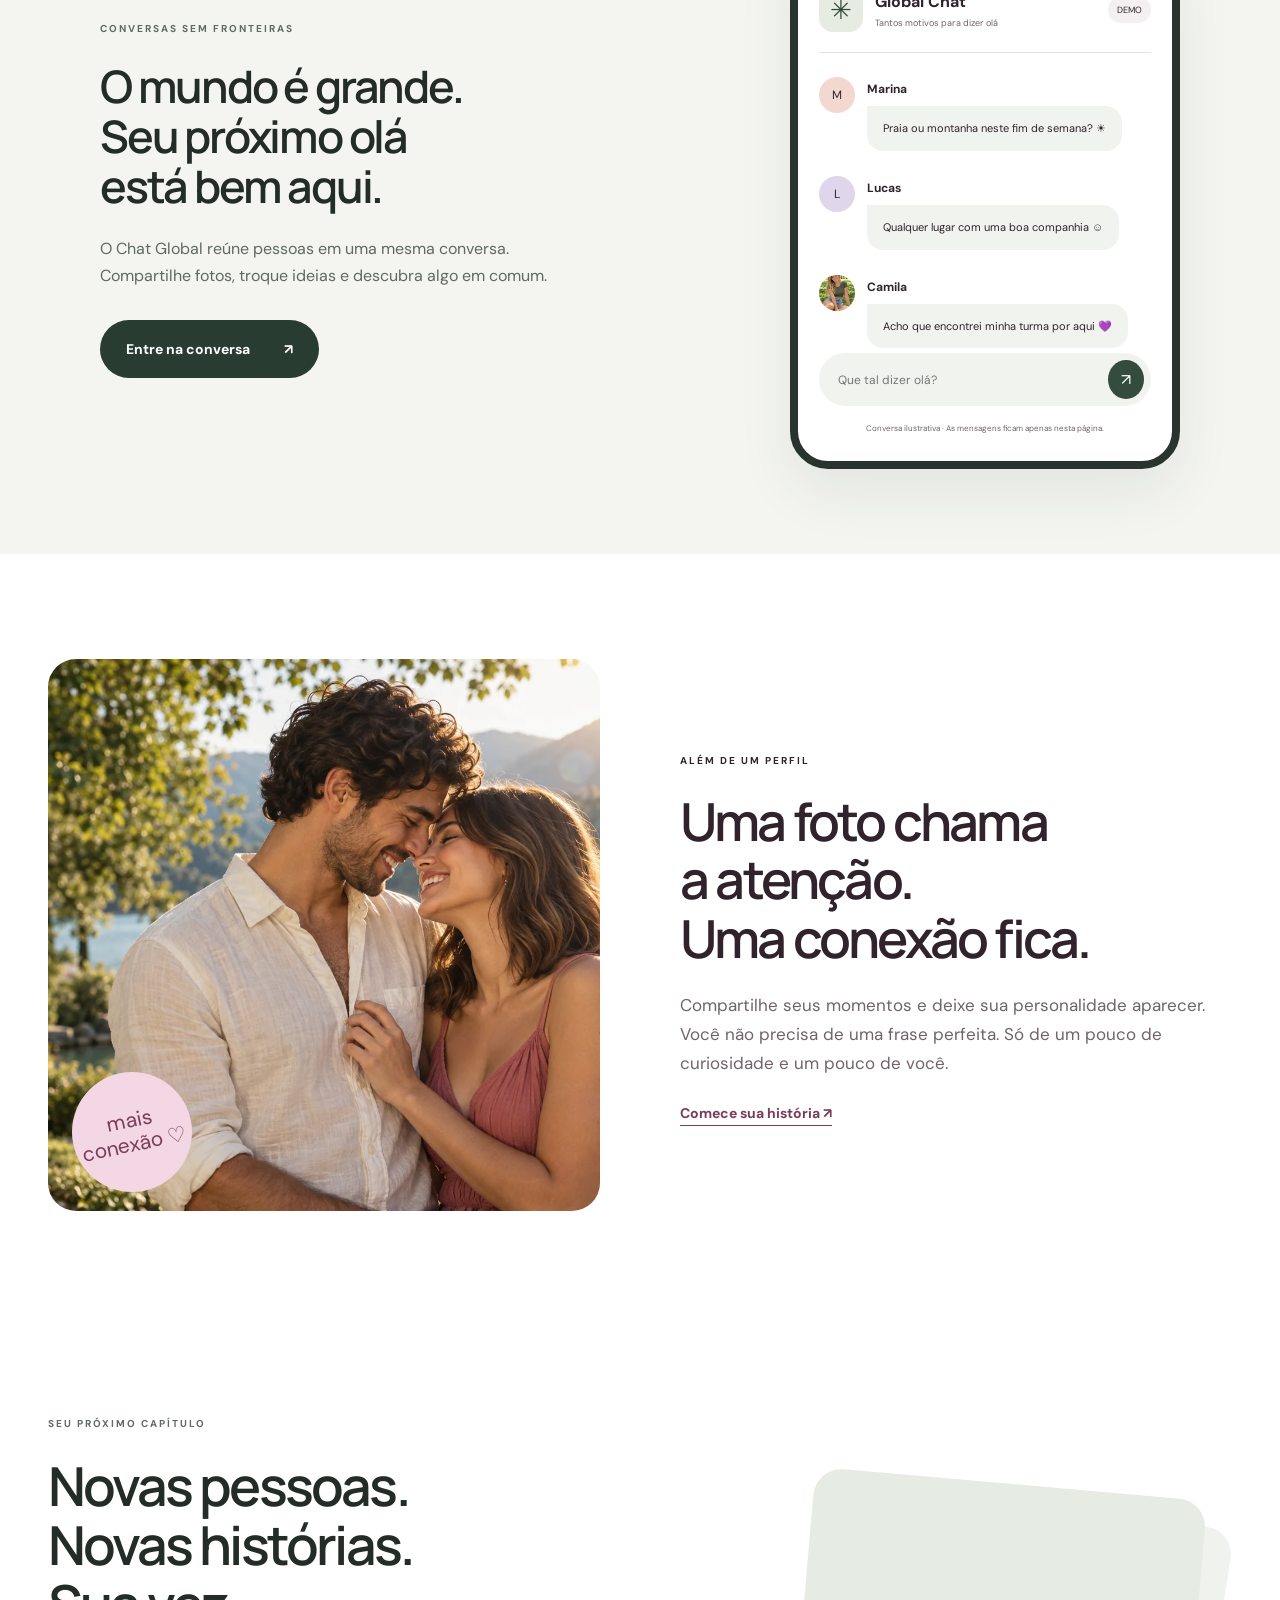
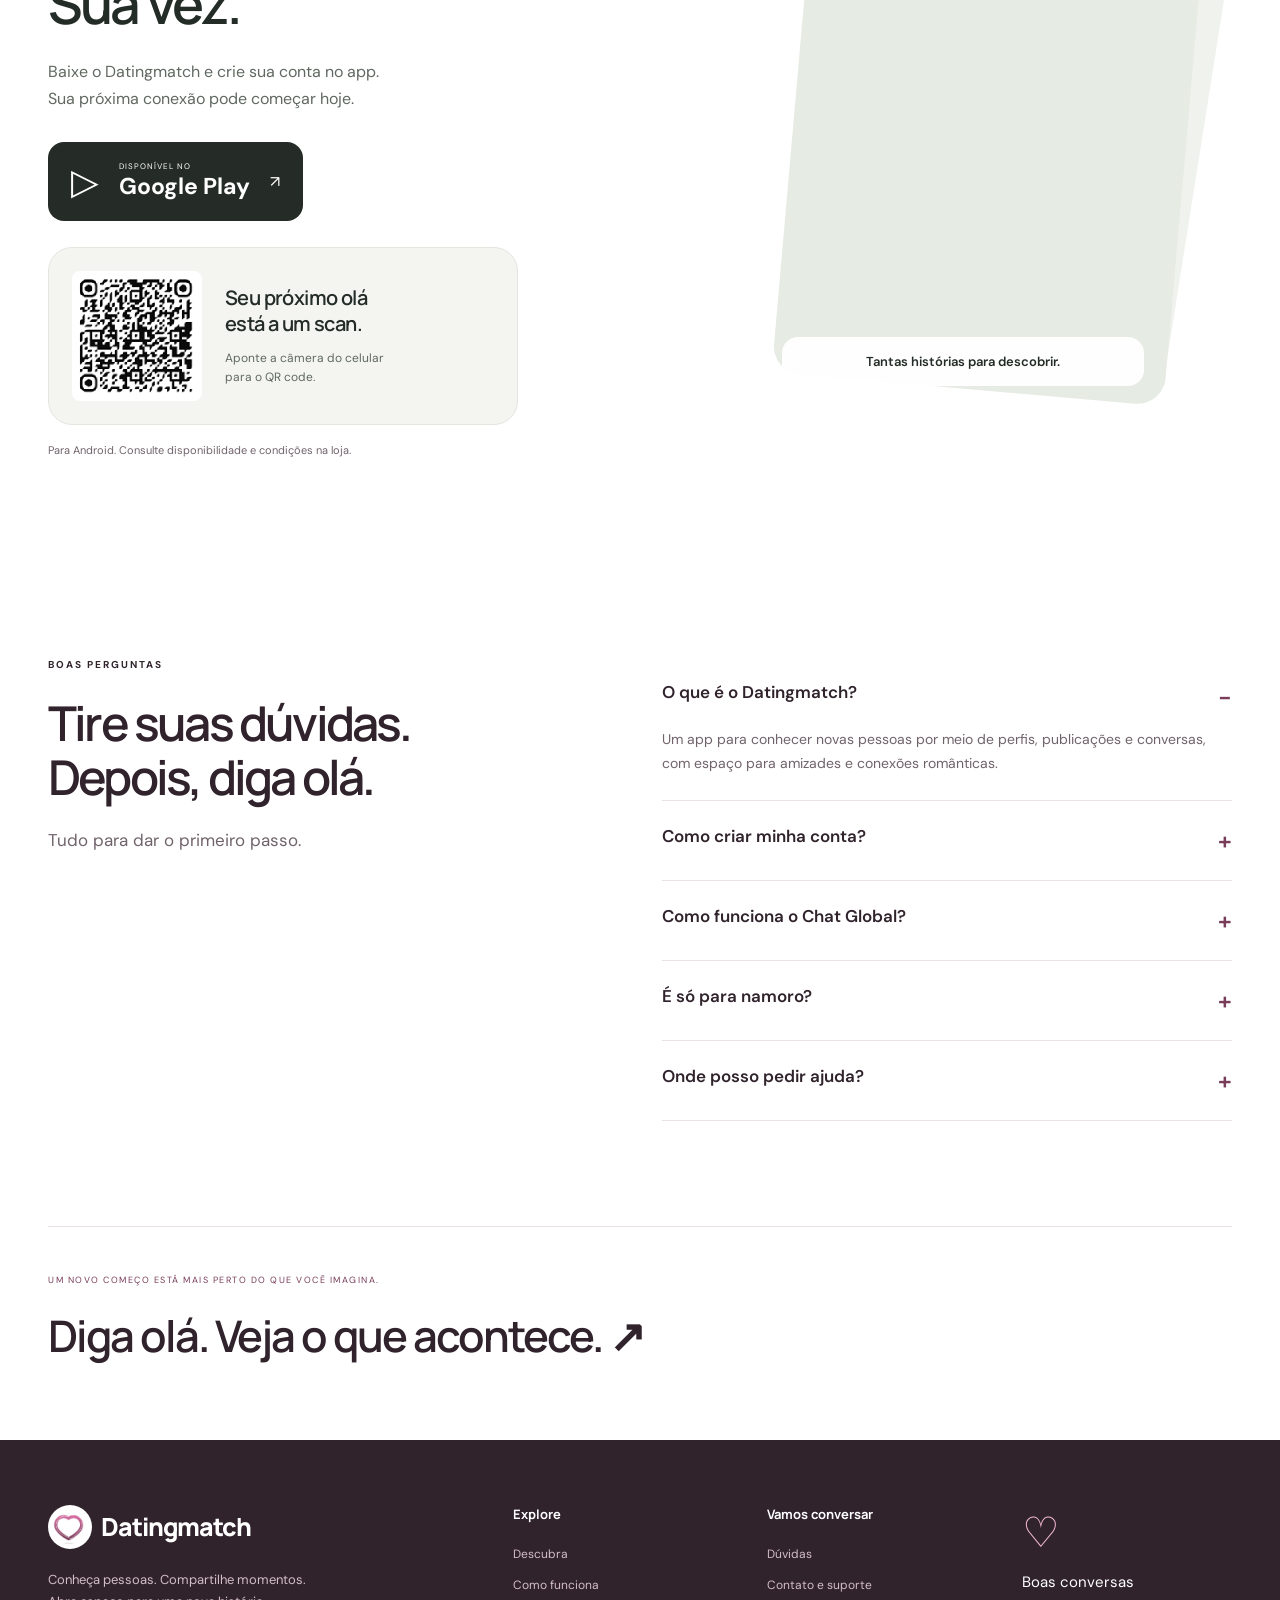
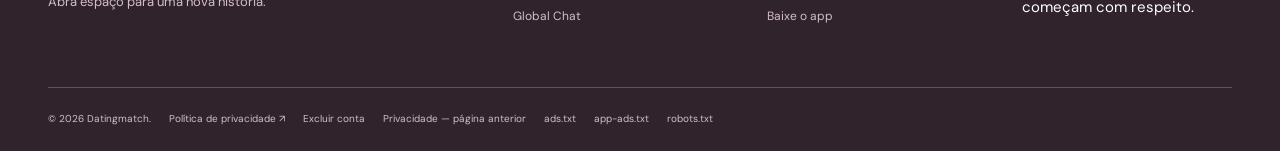
==== commit 2f1507e4: "feat: launch new Datingmatch landing page with SEO and legal links" ====
--- a/index.html
+++ b/index.html
@@ -1,318 +1,23 @@
-<!doctype html>
-<html lang="en">
-  <head>
-    <meta charset="UTF-8" />
-    <meta name="viewport" content="width=device-width, initial-scale=1.0" />
-    <meta property="og:site_name" content="DatingMatch" />
-    <title>DatingMatch - Chat & Friends</title>
-    <meta
-      property="og:title"
-      content="DatingMatch - Meet New People, Chat & Find Real Connections"
-    />
-    <meta
-      property="og:description"
-      content="DatingMatch is a modern dating app to meet new people, chat instantly, make friends and find real relationships around the world."
-    />
-    <meta
-      name="keywords"
-      content="
-        dating app,
-        online dating,
-        meet new people,
-        chat app,
-        relationships,
-        match app,
-        datingmatch,
-        make friends,
-        dating platform,
-        social app
-      "
-    />
-    <meta property="og:type" content="website" />
-    <meta property="og:url" content="https://www.datingmatch.com.br" />
-
-    <link rel="canonical" href="https://www.datingmatch.com.br/" />
-    <meta name="twitter:card" content="summary_large_image" />
-
-    <meta name="twitter:title" content="DatingMatch - Meet New People & Chat" />
-
-    <meta
-      name="twitter:description"
-      content="Discover new matches, chat instantly and connect with real people worldwide."
-    />
-
-    <!-- Roboto -->
-    <link
-      href="https://fonts.googleapis.com/css2?family=Roboto:wght@300;400;500;700;900&display=swap"
-      rel="stylesheet"
-    />
-
-    <!-- Material Icons -->
-    <link
-      href="https://fonts.googleapis.com/icon?family=Material+Icons"
-      rel="stylesheet"
-    />
-
-    <link rel="stylesheet" href="./styles/global.css" />
-    <link rel="stylesheet" href="./styles/steps.css" />
-    <link rel="stylesheet" href="./styles/create-account.css" />
-    <link rel="stylesheet" href="./styles/faq.css" />
-    <link rel="stylesheet" href="./styles/download-app.css" />
-    <!-- O componente de notificação será criado dinamicamente pelo JS -->
-
-    <!-- Favicon -->
-    <link
-      rel="icon"
-      type="image/png"
-      sizes="16x16"
-      href="./assets/images/favicon/favicon-16x16.png"
-    />
-
-    <link
-      rel="icon"
-      type="image/png"
-      sizes="32x32"
-      href="./assets/images/favicon/favicon-32x32.png"
-    />
-
-    <link
-      rel="icon"
-      type="image/png"
-      sizes="48x48"
-      href="./assets/images/favicon/favicon-48x48.png"
-    />
-
-    <link
-      rel="apple-touch-icon"
-      sizes="180x180"
-      href="./assets/images/favicon/apple-touch-icon.png"
-    />
-
-    <!-- Android -->
-    <link
-      rel="icon"
-      type="image/png"
-      sizes="192x192"
-      href="./assets/images/favicon/android-chrome-192x192.png"
-    />
-
-    <link
-      rel="icon"
-      type="image/png"
-      sizes="512x512"
-      href="./assets/images/favicon/android-chrome-512x512.png"
-    />
-
-    <script type="application/ld+json">
-      {
-        "@context": "https://schema.org",
-        "@type": "MobileApplication",
-        "name": "DatingMatch",
-        "operatingSystem": "Android",
-        "applicationCategory": "DatingApplication",
-        "url": "https://www.datingmatch.com.br",
-        "image": "https://www.datingmatch.com.br/images/logo-full.png",
-        "description": "Meet new people, chat instantly and find real connections around the world.",
-        "offers": {
-          "@type": "Offer",
-          "price": "0",
-          "priceCurrency": "USD"
-        }
-      }
-    </script>
-  </head>
-
-  <body>
-    <!-- HERO SECTION -->
-    <section class="hero-section" id="home">
-      <div class="overlay"></div>
-
-      <!-- HEADER -->
-      <header class="header" id="mainHeader">
-        <!-- LOGO -->
-        <div class="logo-wrapper">
-          <img
-            src="./assets/images/logo-light.svg"
-            alt="DatingMatch Logo"
-            class="logo-image logo-light"
-          />
-
-          <img
-            src="./assets/images/logo.svg"
-            alt="DatingMatch Logo"
-            class="logo-image logo-dark"
-          />
-
-          <span class="logo-text"> Datingmatch </span>
-        </div>
-
-        <!-- MENU -->
-        <nav class="menu-container">
-          <a href="#como-funciona" class="menu-link"> How it works </a>
-
-          <a href="#create-account" class="menu-link"> Create your account </a>
-
-          <a href="#faq" class="menu-link"> FAQ </a>
-
-          <a href="#plataforma" class="menu-link"> Platform </a>
-        </nav>
-
-        <!-- BUTTON -->
-        <a href="#create-account" class="primary-button"
-          >Create your account now</a
-        >
-      </header>
-
-      <!-- HERO CONTENT -->
-      <div class="hero-content">
-        <h1 class="hero-title">
-          Find the love of <br />
-          your real life
-        </h1>
-
-        <p class="hero-description">
-          The relationship platform that connects compatible people through
-          artificial intelligence. Create your free profile and start your love
-          story today.
-        </p>
-
-        <!-- ACTIONS -->
-        <div class="hero-actions">
-          <button class="primary-button large-button">Download now</button>
-
-          <a href="#como-funciona" class="secondary-button large-button"
-            >How it works</a
-          >
-        </div>
-
-        <!-- FEATURES -->
-        <div class="hero-features">
-          <div class="feature-item">
-            <span class="material-icons"> favorite </span>
-
-            <span>Match</span>
-          </div>
-
-          <div class="feature-item">
-            <span class="material-icons"> schedule </span>
-
-            <span>Posts</span>
-          </div>
-
-          <div class="feature-item">
-            <span class="material-icons"> chat </span>
-
-            <span>Chat</span>
-          </div>
-        </div>
-      </div>
-    </section>
-
-    <!-- COMO FUNCIONA -->
-    <section class="default-section" id="como-funciona">
-      <div class="section-content">
-        <span class="section-badge"> HOW IT WORKS </span>
-
-        <h2 class="section-title dark">Four steps to find your match</h2>
-
-        <p class="section-description dark-light">
-          Start your journey in minutes. Our simple and intuitive process
-          connects you with real people.
-        </p>
-
-        <div id="steps-container"></div>
-      </div>
-    </section>
-
-    <!-- CRIE SUA CONTA -->
-    <section class="default-section background-primary" id="create-account">
-      <div class="section-content">
-        <h2 class="section-title">Ready to find your match?</h2>
-
-        <p class="section-description">
-          Create your profile for free and download the app.
-        </p>
-
-        <div id="create-account-container"></div>
-      </div>
-    </section>
-
-    <!-- FAQ -->
-    <section class="default-section" id="faq">
-      <div class="section-content">
-        <h2 class="section-title dark">Frequently Asked Questions</h2>
-
-        <p class="section-description dark-light">
-          Get your questions answered about DatingMatch and start your journey
-          to love.
-        </p>
-
-        <div id="faq-container"></div>
-      </div>
-    </section>
-
-    <!-- PLATAFORMA -->
-    <section class="default-section" id="plataforma">
-      <div class="section-content">
-        <div class="download-app-container">
-          <div class="download-app-col left-col">
-            <h2 class="section-title">Download the app</h2>
-            <p class="section-description">
-              Download the app on Google Play <br />
-              by scanning the QRCode below:
-            </p>
-            <div class="contain-qrcode">
-              <img
-                src="./assets/images/qr-code.png"
-                alt="QR Code Google Play"
-                class="qr-code-img"
-              />
-            </div>
-            <p class="section-description">
-              or click the link to
-              <a
-                class="download-link"
-                href="https://play.google.com/store/apps/details?id=br.com.dropmessage&utm_source=latam_Med"
-                target="_blank"
-                rel="noopener noreferrer"
-                >download</a
-              >
-            </p>
-          </div>
-          <div class="download-app-col right-col">
-            <div class="group-image-wrapper">
-              <img
-                src="./assets/images/group-image.png"
-                alt="Group of people"
-                class="group-image"
-              />
-            </div>
-          </div>
-        </div>
-      </div>
-    </section>
-
-    <script src="./scripts/create-account.js"></script>
-    <script src="./scripts/main.js"></script>
-    <script src="./scripts/faq.js"></script>
-    <script
-      async
-      src="https://www.googletagmanager.com/gtag/js?id=G-N12NW07GDM"
-    ></script>
-    <script>
-      window.dataLayer = window.dataLayer || [];
-      function gtag() {
-        dataLayer.push(arguments);
-      }
-      gtag("js", new Date());
-
-      gtag("config", "G-N12NW07GDM");
-
-      gtag("event", "land_page", {
-        page_title: "Landpage DatingMatch", // Título que você quer identificar
-        page_location: window.location.href,
-        page_path: "/home", // Defina o caminho conforme sua rota
-      });
-    </script>
-  </body>
-</html>
+<!doctype html><html lang="pt-BR"><head><meta charset="utf-8"><meta name="viewport" content="width=device-width,initial-scale=1"><meta name="theme-color" content="#793d59"><meta name="description" content="Conheça novas pessoas para namoro e amizades no Datingmatch. Explore perfis, compartilhe momentos e participe do Chat Global. Disponível para Android."><title>Datingmatch — App de relacionamento, namoro e amizades</title><link rel="stylesheet" href="landing.css?v=20261012"><link rel="canonical" href="https://www.datingmatch.com.br/">
+<meta name="robots" content="index,follow,max-image-preview:large">
+<meta property="og:type" content="website"><meta property="og:locale" content="pt_BR">
+<meta property="og:site_name" content="Datingmatch"><meta property="og:title" content="Datingmatch — Seu próximo encontro começa aqui">
+<meta property="og:description" content="Conheça novas pessoas, compartilhe momentos e descubra conexões para namoro e amizades no Datingmatch.">
+<meta property="og:url" content="https://www.datingmatch.com.br/"><meta property="og:image" content="https://www.datingmatch.com.br/assets/hero-v3.webp">
+<meta property="og:image:alt" content="Casal sorrindo em um dia ensolarado">
+<meta name="twitter:card" content="summary_large_image"><meta name="twitter:title" content="Datingmatch — Namoro e amizades">
+<meta name="twitter:description" content="Novas pessoas, boas conversas e novas histórias. Conheça o Datingmatch."><meta name="twitter:image" content="https://www.datingmatch.com.br/assets/hero-v3.webp">
+<link rel="icon" type="image/png" sizes="32x32" href="/assets/images/favicon/favicon-32x32.png"><link rel="icon" type="image/png" sizes="16x16" href="/assets/images/favicon/favicon-16x16.png"><link rel="apple-touch-icon" href="/assets/images/favicon/apple-touch-icon.png">
+<link rel="preconnect" href="https://fonts.googleapis.com"><link rel="preconnect" href="https://fonts.gstatic.com" crossorigin>
+<script type="application/ld+json">{"@context": "https://schema.org", "@graph": [{"@type": "Organization", "@id": "https://www.datingmatch.com.br/#organization", "name": "Datingmatch", "url": "https://www.datingmatch.com.br/", "logo": "https://www.datingmatch.com.br/assets/brand-heart.webp", "email": "datingmatch.contato@gmail.com"}, {"@type": "WebSite", "@id": "https://www.datingmatch.com.br/#website", "name": "Datingmatch", "url": "https://www.datingmatch.com.br/", "inLanguage": "pt-BR", "publisher": {"@id": "https://www.datingmatch.com.br/#organization"}}]}</script></head><body>
+<a class="skip-link" href="#main-content">Pular para o conteúdo</a><header class="header"><a class="brand" href="#inicio" aria-label="Datingmatch início"><img src="assets/brand-heart.webp" alt="">Datingmatch</a><nav id="navigation" aria-label="Menu principal"><a href="#sobre" data-en="Discover">Descubra</a><a href="#como-funciona" data-en="How it works">Como funciona</a><a href="#global-chat">Global Chat</a><a href="#faq">FAQ</a></nav><div class="header-tools"><label class="language"><span aria-hidden="true">◎</span><span class="sr-only" data-en="Language">Idioma</span><select id="language" aria-label="Idioma"><option value="pt">PT</option><option value="en">EN</option></select></label><button class="menu" aria-label="Abrir menu" aria-expanded="false">☰</button></div></header>
+<main id="main-content"><section id="inicio" class="hero"><video id="hero-film" src="assets/hero-film.mp4" muted autoplay loop playsinline preload="metadata" poster="assets/hero-v3.webp" aria-hidden="true"></video><div class="hero-overlay"></div><div class="hero-content"><span class="eyebrow" data-en="A LITTLE HELLO. ENDLESS POSSIBILITIES.">UM OLÁ. INFINITAS POSSIBILIDADES.</span><h1 data-en="Your next<br>story starts<br>with a hello.">Sua próxima<br>história começa<br>com um olá.</h1><p data-en="New people. Real connections. A reason to smile.">Novas pessoas. Conexões reais.<br>Um motivo a mais para sorrir.</p><a class="button light" href="#create-account"><span data-en="Find your connection">Encontre sua conexão</span><span>↗</span></a></div><div class="hero-bottom"><span data-en="BE YOURSELF. SEE WHAT HAPPENS.">SEJA VOCÊ. VEJA O QUE ACONTECE.</span><a href="#sobre" aria-label="Explorar página">↓</a></div></section>
+<section id="sobre" class="intro container"><span class="eyebrow" data-en="YOUR WORLD CAN GET A LITTLE BIGGER">SEU MUNDO PODE FICAR UM POUCO MAIOR</span><div class="intro-grid"><h2 data-en="Good connections.<br>Unexpected stories.">Boas conexões.<br>Histórias inesperadas.</h2><div><p data-en="Someone who shares your music taste. A conversation that lasts for hours. An encounter that becomes a story. Make room for what comes next.">Alguém que curte a mesma música. Uma conversa que dura horas. Um encontro que vira história. Abra espaço para o que vem depois.</p><a class="text-link" href="#create-account" data-en="Discover Datingmatch ↗">Descubra o Datingmatch ↗</a></div></div></section>
+<section class="people-section"><div class="container"><div class="section-heading"><h2 data-en="Your kind of people.<br>Your way of connecting.">Gente que combina.<br>Do seu jeito.</h2><p data-en="Every profile is a world waiting to be discovered.">Cada perfil é um mundo<br>para você descobrir.</p></div><div class="mosaic" aria-label="Galeria de conexões"><div class="mosaic-column"><div class="gallery-photo" role="img" aria-label="Mulher loira sorrindo em uma cafeteria" style="--x:0%;--y:0%"></div><div class="gallery-photo tall" role="img" aria-label="Homem ruivo tomando café" style="--x:0%;--y:100%"></div></div><div class="mosaic-column"><div class="gallery-photo tall" role="img" aria-label="Homem negro sorrindo em um parque" style="--x:33.333%;--y:0%"></div><div class="gallery-photo" role="img" aria-label="Mulher negra com um skate" style="--x:33.333%;--y:100%"></div></div><div class="mosaic-column"><div class="gallery-photo" role="img" aria-label="Mulher ouvindo música ao ar livre" style="--x:66.667%;--y:0%"></div><div class="gallery-photo tall" role="img" aria-label="Mulher aproveitando o sol no jardim" style="--x:66.667%;--y:100%"></div></div><div class="mosaic-column"><div class="gallery-photo tall" role="img" aria-label="Duas pessoas sorrindo na cidade" style="--x:100%;--y:0%"></div><div class="gallery-photo" role="img" aria-label="Casal rindo à beira-mar" style="--x:100%;--y:100%"></div></div></div><p class="image-note" data-en="Illustrative images. Every connection has its own story.">Imagens ilustrativas. Cada conexão tem sua própria história.</p></div></section>
+<section id="como-funciona" class="container section"><div class="section-heading"><h2 data-en="Less overthinking.<br>More connecting.">Menos complicação.<br>Mais conexão.</h2><p data-en="Your next chapter<br>in three simple steps.">Seu próximo capítulo<br>em três passos simples.</p></div><div class="steps"><article><span class="step-symbol">☺</span><h3 data-en="Show up as you">Mostre quem você é</h3><p data-en="Create your account in the app, choose your photo and share a little of your world.">Crie sua conta no app, escolha sua foto e conte um pouco sobre o seu mundo.</p></article><article><span class="step-symbol">✳</span><h3 data-en="Find your people">Descubra novas pessoas</h3><p data-en="Explore profiles, moments and conversations that spark your curiosity.">Explore perfis, momentos e conversas que despertam sua curiosidade.</p></article><article><span class="step-symbol">↗</span><h3 data-en="Start with a hello">Comece com um olá</h3><p data-en="Join a conversation. A friendship, a crush or a new story can start there.">Entre em uma conversa. Uma amizade, um crush ou uma nova história podem começar ali.</p></article></div></section>
+<section id="global-chat" class="chat-section"><div class="container split"><div class="chat-copy"><span class="eyebrow" data-en="CONVERSATIONS WITHOUT BORDERS">CONVERSAS SEM FRONTEIRAS</span><h2 data-en="The world is big.<br>Your next hello<br>is right here.">O mundo é grande.<br>Seu próximo olá<br>está bem aqui.</h2><p data-en="Global Chat brings people together in one conversation. Share photos, exchange ideas and discover something in common.">O Chat Global reúne pessoas em uma mesma conversa. Compartilhe fotos, troque ideias e descubra algo em comum.</p><a class="button light" href="#create-account"><span data-en="Join the conversation">Entre na conversa</span><span>↗</span></a></div><div class="chat-demo"><div class="chat-header"><span class="chat-icon">✳</span><div><b>Global Chat</b><small data-en="So many reasons to say hello">Tantos motivos para dizer olá</small></div><span class="demo-tag" data-en="DEMO">DEMO</span></div><div id="messages" aria-live="polite"><div class="chat-row"><span class="avatar">M</span><div><b>Marina</b><p data-en="Beach or mountains this weekend? ☀">Praia ou montanha neste fim de semana? ☀</p></div></div><div class="chat-row"><span class="avatar lavender">L</span><div><b>Lucas</b><p data-en="Anywhere with good company ☺">Qualquer lugar com uma boa companhia ☺</p></div></div><div class="chat-row"><img class="avatar" src="assets/camila.webp" alt="" loading="lazy" decoding="async"><div><b>Camila</b><p data-en="I think I found my people here 💜">Acho que encontrei minha turma por aqui 💜</p></div></div></div><form id="demo-form"><label class="sr-only" for="message" data-en="Try a message">Experimente uma mensagem</label><input id="message" placeholder="Que tal dizer olá?" maxlength="180" required><button aria-label="Enviar mensagem de demonstração">↗</button></form><small class="demo-label" data-en="Illustrative conversation · Messages stay only on this page.">Conversa ilustrativa · As mensagens ficam apenas nesta página.</small></div></div></section>
+<section class="container connection section"><div class="connection-photo"><img src="assets/hero-v3.webp" alt="Casal sorrindo em um dia ensolarado" loading="lazy" decoding="async"><span class="photo-stamp">mais<br>conexão ♡</span></div><div><span class="eyebrow" data-en="BEYOND A PROFILE">ALÉM DE UM PERFIL</span><h2 data-en="A photo catches<br>your eye.<br>A connection stays.">Uma foto chama<br>a atenção.<br>Uma conexão fica.</h2><p data-en="Share your moments and let your personality show. You do not need a perfect opening line. Just a little curiosity and a little you.">Compartilhe seus momentos e deixe sua personalidade aparecer. Você não precisa de uma frase perfeita. Só de um pouco de curiosidade e um pouco de você.</p><a class="text-link" href="#create-account" data-en="Start your story ↗">Comece sua história ↗</a></div></section>
+<section id="create-account" class="download"><div class="container split"><div><span class="eyebrow" data-en="YOUR NEXT CHAPTER">SEU PRÓXIMO CAPÍTULO</span><h2 data-en="New people.<br>New stories.<br>Your move.">Novas pessoas.<br>Novas histórias.<br>Sua vez.</h2><p data-en="Download Datingmatch and create your account in the app. Your next connection can start today.">Baixe o Datingmatch e crie sua conta no app.<br>Sua próxima conexão pode começar hoje.</p><a class="store-button" href="https://play.google.com/store/apps/details?id=br.com.dropmessage" target="_blank" rel="noopener"><span>▷</span><div><small data-en="GET IT ON">DISPONÍVEL NO</small><b>Google Play</b></div><span>↗</span></a><div class="qr-box"><a href="https://play.google.com/store/apps/details?id=br.com.dropmessage" target="_blank" rel="noopener" aria-label="Abrir Datingmatch no Google Play"><img src="assets/download-qr.png" alt="QR code fornecido para baixar o aplicativo" width="148" height="148"></a><div><b data-en="Your next hello<br>is one scan away.">Seu próximo olá<br>está a um scan.</b><p data-en="Scan the QR code with your phone camera.">Aponte a câmera do celular<br>para o QR code.</p></div></div><small class="availability" data-en="For Android. Check the store for availability and terms.">Para Android. Consulte disponibilidade e condições na loja.</small></div><div class="download-visual"><div class="download-photo-stack" aria-label="Novas pessoas e possibilidades"><div class="download-photo slide-one" role="img" aria-label="Mulher sorrindo em uma cafeteria" style="--x:0%;--y:0%"></div><div class="download-photo slide-two" role="img" aria-label="Homem sorrindo em um parque" style="--x:33.333%;--y:0%"></div><div class="download-photo slide-three" role="img" aria-label="Mulher com skate ao ar livre" style="--x:33.333%;--y:100%"></div><span class="visual-caption" data-en="So many stories to discover.">Tantas histórias para descobrir.</span></div></div></div></section>
+<section id="faq" class="container section faq-grid"><div><span class="eyebrow" data-en="GOOD QUESTIONS">BOAS PERGUNTAS</span><h2 data-en="A little clarity.<br>Then, a hello.">Tire suas dúvidas.<br>Depois, diga olá.</h2><p data-en="Everything you need to get started.">Tudo para dar o primeiro passo.</p></div><div class="faq-list"><details open><summary data-en="What is Datingmatch?">O que é o Datingmatch?</summary><p data-en="An app to meet new people through profiles, posts and conversations, with room for friendship and romantic connections.">Um app para conhecer novas pessoas por meio de perfis, publicações e conversas, com espaço para amizades e conexões românticas.</p></details><details><summary data-en="How do I create my account?">Como criar minha conta?</summary><p data-en="Download the app from Google Play and follow the setup steps. Account creation happens in the app.">Baixe o app no Google Play e siga as etapas de cadastro. A criação da conta acontece dentro do aplicativo.</p></details><details><summary data-en="What is Global Chat?">Como funciona o Chat Global?</summary><p data-en="A shared space to exchange messages, share photos and meet people beyond your everyday circle.">Um espaço compartilhado para trocar mensagens, publicar fotos e conhecer pessoas além do seu círculo habitual.</p></details><details><summary data-en="Is it only for dating?">É só para namoro?</summary><p data-en="You can make friends, expand your circle or explore a romantic connection. Let the conversation unfold.">Você pode fazer amizades, ampliar seu círculo ou descobrir uma conexão romântica. Deixe a conversa acontecer.</p></details><details><summary data-en="Where can I get help?">Onde posso pedir ajuda?</summary><p><span data-en="Contact our team at ">Fale com nossa equipe pelo e-mail </span><a href="mailto:datingmatch.contato@gmail.com">datingmatch.contato@gmail.com</a>.</p></details></div></section>
+<section class="final-cta container"><span data-en="A NEW BEGINNING IS CLOSER THAN YOU THINK.">UM NOVO COMEÇO ESTÁ MAIS PERTO DO QUE VOCÊ IMAGINA.</span><a href="#create-account" data-en="Say hello. See what happens. ↗">Diga olá. Veja o que acontece. ↗</a></section></main>
+<footer><div class="container footer-grid"><div><a class="brand" href="#inicio"><img src="assets/brand-heart.webp" alt="">Datingmatch</a><p data-en="Meet people. Share moments.<br>Make room for a new story.">Conheça pessoas. Compartilhe momentos.<br>Abra espaço para uma nova história.</p></div><div><h3 data-en="Explore">Explore</h3><a href="#sobre" data-en="Discover">Descubra</a><a href="#como-funciona" data-en="How it works">Como funciona</a><a href="#global-chat">Global Chat</a></div><div><h3 data-en="Let's connect">Vamos conversar</h3><a href="#faq" data-en="Questions">Dúvidas</a><a href="mailto:datingmatch.contato@gmail.com" data-en="Contact & support">Contato e suporte</a><a href="#create-account" data-en="Get the app">Baixe o app</a></div><div class="footer-message"><span>♡</span><p data-en="Good conversations<br>start with respect.">Boas conversas<br>começam com respeito.</p></div></div><div class="container footer-bottom"><span>© <span id="year">2026</span> Datingmatch.</span><a href="/privacy/" data-en="Privacy policy ↗">Política de privacidade ↗</a><a href="/delete-account.html" data-en="Delete account">Excluir conta</a><a href="/datingmatch/terms.html" data-en="Privacy — legacy page">Privacidade — página anterior</a><a href="/ads.txt">ads.txt</a><a href="/app-ads.txt">app-ads.txt</a><a href="/robots.txt">robots.txt</a></div></footer><script src="app.js?v=20261012"></script></body></html>
--- a/landing.css
+++ b/landing.css
@@ -0,0 +1,13 @@
+@import url('https://fonts.googleapis.com/css2?family=DM+Sans:wght@400;500;600;700&family=Manrope:wght@400;500;600;700;800&display=swap');
+:root{--wine:#793d59;--pink:#d968a1;--blush:#f3d7e5;--paper:#fff;--ink:#30232c;--muted:#70636b;--line:#e9e1e5;--radius:28px}*{box-sizing:border-box}html{scroll-behavior:smooth;scroll-padding-top:100px}body{margin:0;background:var(--paper);color:var(--ink);font-family:'DM Sans',Arial,sans-serif}a{color:inherit;text-decoration:none}button,input,select{font:inherit}a:focus-visible,button:focus-visible,input:focus-visible,select:focus-visible,summary:focus-visible{outline:3px solid var(--pink);outline-offset:5px}h1,h2,h3,p{margin:0}h1,h2,h3{font-family:Manrope,Arial,sans-serif}p{font-size:17px;line-height:1.7;color:var(--muted)}.container{width:min(1280px,calc(100% - 96px));margin:auto}.header{height:106px;max-width:1512px;margin:auto;padding:0 48px;display:grid;grid-template-columns:1fr auto 1fr;align-items:center;gap:24px}.brand{font:800 25px Manrope,sans-serif;letter-spacing:-1.1px;display:flex;align-items:center;gap:9px}.brand img{width:44px;height:44px;object-fit:cover}.header nav{display:flex;gap:30px;background:#f8f4f6;border:1px solid var(--line);padding:19px 28px;border-radius:20px;font-size:14px;font-weight:600}.header nav a:hover{color:var(--wine)}.header-tools{justify-self:end;display:flex;gap:12px}.language{display:flex;gap:8px;align-items:center;border:1px solid var(--line);padding:12px 16px;border-radius:17px}.language>span:first-child{font-size:25px;line-height:1}.language select{border:0;background:transparent;font-size:13px;color:var(--ink);cursor:pointer}.menu{display:none}.hero{position:relative;isolation:isolate;max-width:1512px;width:calc(100% - 64px);height:calc(100svh - 130px);min-height:640px;max-height:880px;margin:0 auto;border-radius:36px;overflow:hidden;background:#43553f;display:flex;align-items:center;padding:70px 64px;color:white}.hero video{position:absolute;inset:0;width:100%;height:100%;object-fit:cover;object-position:65% center;z-index:-3}.hero-overlay{position:absolute;inset:0;background:linear-gradient(90deg,#162019c9 0%,#16201977 35%,#16201900 70%),linear-gradient(0deg,#16201966,transparent 35%);z-index:-2}.hero-content{max-width:690px}.eyebrow{display:block;font-size:10px;font-weight:700;letter-spacing:2px;line-height:1.6}.hero h1{font-size:clamp(60px,6.2vw,96px);font-weight:600;line-height:1.04;letter-spacing:-5px;margin:23px 0 26px}.hero p{font-size:18px;color:#fff;line-height:1.6;margin-bottom:32px}.button{display:inline-flex;justify-content:center;align-items:center;gap:34px;border-radius:100px;padding:20px 26px;background:var(--wine);color:white;font-weight:700;font-size:14px;transition:transform .2s}.button:hover{transform:translateY(-3px)}.button.light{background:#fff;color:var(--wine)}.hero-bottom{position:absolute;left:64px;right:40px;bottom:25px;display:flex;align-items:center;justify-content:space-between;font-size:9px;letter-spacing:2px}.hero-bottom a{font-size:27px;border:1px solid #fff8;border-radius:50%;height:44px;width:44px;display:grid;place-items:center}.intro{padding:108px 0 90px}.intro>.eyebrow{color:var(--wine);margin-bottom:25px}.intro-grid{display:grid;grid-template-columns:1.25fr 1fr;gap:110px;align-items:center}h2{font-size:clamp(42px,4.1vw,64px);line-height:1.12;letter-spacing:-2.8px;font-weight:600}.text-link{display:inline-block;margin-top:26px;color:var(--wine);text-decoration:underline;text-underline-offset:7px;font-weight:700;font-size:14px}.people-section{background:var(--blush);padding:80px 0 50px;overflow:hidden}.section-heading{display:flex;justify-content:space-between;align-items:flex-end;gap:40px;margin-bottom:48px}.section-heading>p{font-size:16px}.people-stage{position:relative;min-height:550px;display:grid;place-items:center;perspective:1400px}.back-word{position:absolute;font:800 clamp(100px,17vw,245px) Manrope,sans-serif;letter-spacing:-14px;color:#793d5920;white-space:nowrap;top:135px;left:50%;transform:translateX(-50%)}.people-cards{display:flex;gap:0;justify-content:center;align-items:center;perspective:1400px}.person{width:310px;height:445px;position:relative;border-radius:30px;overflow:hidden;box-shadow:-16px 18px 40px #793d5925;transform:rotateY(-20deg) rotateZ(-3deg);border:5px solid #fff9;transition:transform .35s}.person+ .person{margin-left:-25px}.person:nth-child(2){height:470px;z-index:2;transform:rotateY(-15deg)}.person:nth-child(3){transform:rotateY(-20deg) rotateZ(3deg)}.person:hover{transform:rotateY(0) translateY(-12px);z-index:3}.person img{width:100%;height:100%;object-fit:cover}.crop-man{object-position:55% center}.crop-woman{object-position:90% center}.interest{position:absolute;right:15px;top:15px;writing-mode:vertical-rl;background:#fff;color:var(--wine);border-radius:30px;padding:15px 10px;font-weight:600;font-size:15px}.person-caption{position:absolute;bottom:0;left:0;right:0;padding:55px 22px 23px;color:#fff;background:linear-gradient(transparent,#25161ecc)}.person-caption b{font-size:21px;display:block}.person-caption span{font-size:11px;line-height:1.5;display:block;margin-top:7px}.image-note{font-size:11px;text-align:center;margin-top:20px}.section{padding:105px 0}.steps{display:grid;grid-template-columns:repeat(3,1fr);gap:22px}.steps article{padding:30px;border:1px solid var(--line);border-radius:24px;min-height:300px;background:#faf7f8}.steps article:nth-child(2){background:#f2e5ed}.steps article:nth-child(3){background:#eeeaf3}.number{font-size:12px;color:var(--wine)}.step-symbol{font-size:40px;display:block;color:var(--wine);margin:25px 0}.steps h3{font-size:23px;letter-spacing:-.7px;margin-bottom:14px}.steps p{font-size:15px}.split{display:grid;grid-template-columns:1fr 1fr;gap:90px;align-items:center}.chat-section{padding:100px 0;background:var(--wine);color:#fff}.chat-copy h2{margin:24px 0}.chat-copy p{color:#efdae4;margin-bottom:30px;max-width:490px}.chat-demo{background:#fff;color:var(--ink);border-radius:28px;padding:30px;transform:rotate(3deg);box-shadow:16px 16px 0 #ffffff15}.chat-header{display:flex;align-items:center;gap:12px;border-bottom:1px solid var(--line);padding-bottom:20px}.chat-icon{display:grid;place-items:center;background:var(--blush);border-radius:14px;width:44px;height:44px;color:var(--wine);font-size:26px}.chat-header b{font-size:18px}.chat-header small{display:block;font-size:10px;color:var(--muted);margin-top:5px}.demo-tag{font-size:9px;background:#f4f0f2;border-radius:20px;padding:7px 9px;margin-left:auto}#messages{height:310px;overflow:auto;padding:28px 0}.chat-row{display:flex;gap:12px;margin-bottom:25px}.avatar{width:36px;height:36px;border-radius:50%;background:#f3d8d0;display:grid;place-items:center;flex-shrink:0;font-size:12px;object-fit:cover}.lavender{background:#dfd6ec}.chat-row b{font-size:12px}.chat-row p{background:#f6f1f4;border-radius:0 16px 16px;font-size:12px;color:var(--ink);padding:13px 16px;margin-top:8px}.user-message p{background:var(--blush)}#demo-form{display:flex;background:#f7f3f5;border-radius:50px;padding:7px 7px 7px 17px}#message{border:0;background:transparent;min-width:0;width:100%;font-size:12px;color:var(--ink)}#demo-form button{border:0;background:var(--wine);color:white;width:39px;height:39px;border-radius:50%;cursor:pointer}.demo-label{display:block;font-size:9px;color:var(--muted);text-align:center;margin-top:16px}.connection{display:grid;grid-template-columns:1fr 1fr;gap:80px;align-items:center}.connection-photo{position:relative;aspect-ratio:1}.connection-photo>img{width:100%;height:100%;object-fit:cover;object-position:68% center;border-radius:28px}.photo-stamp{position:absolute;bottom:24px;left:24px;border-radius:50%;background:var(--blush);color:var(--wine);height:120px;width:120px;display:grid;place-content:center;text-align:center;font-size:21px;line-height:1.15;transform:rotate(-12deg)}.connection h2{margin:23px 0}.download{background:#f5e5ec;padding:92px 0}.download h2{font-size:78px;letter-spacing:-4px;margin:24px 0}.download p{margin-bottom:30px}.store-button{display:inline-flex;gap:20px;align-items:center;background:var(--ink);color:#fff;padding:16px 23px;border-radius:16px}.store-button>span:first-child{font-size:36px}.store-button small{font-size:8px;letter-spacing:1px;display:block}.store-button b{font-size:23px}.availability{display:block;color:var(--muted);font-size:11px;margin-top:18px}.brand-art{position:relative;min-height:430px;display:flex;flex-direction:column;align-items:center;justify-content:center}.brand-art>img{width:175px;height:175px;object-fit:contain;border-radius:35px;transform:rotate(-8deg);position:relative;box-shadow:0 22px 45px #793d5920}.brand-orbit{position:absolute;width:400px;height:400px;border-radius:50%;border:1px solid #c19aad}.brand-orbit:after{content:'';position:absolute;inset:25px;border:1px solid #c19aad;border-radius:50%}.brand-art-label{font:500 29px Manrope,sans-serif;line-height:1.2;text-align:center;margin-top:27px;position:relative;letter-spacing:-1px}.faq-grid{display:grid;grid-template-columns:1fr 1.1fr;gap:95px}.faq-grid h2{font-size:48px;margin:23px 0}.faq-list details{padding:24px 0;border-bottom:1px solid var(--line)}.faq-list summary{cursor:pointer;list-style:none;font-size:17px;font-weight:600;display:flex;justify-content:space-between;gap:20px}.faq-list summary::-webkit-details-marker{display:none}.faq-list summary:after{content:'+';font-size:24px;color:var(--wine)}.faq-list details[open] summary:after{content:'−'}.faq-list p{font-size:14px;margin-top:16px}.faq-list p a{color:var(--wine);overflow-wrap:anywhere}.final-cta{padding:40px 0 75px;border-top:1px solid var(--line)}.final-cta>span{font-size:9px;letter-spacing:1.5px;color:var(--wine)}.final-cta>a{display:block;font:600 clamp(29px,3.4vw,50px) Manrope,sans-serif;letter-spacing:-2px;margin-top:18px}footer{padding:65px 0 26px;background:#30232c;color:#fff}.footer-grid{display:grid;grid-template-columns:2fr 1fr 1fr 1fr;gap:45px}.footer-grid .brand img{border-radius:50%}.footer-grid p{font-size:13px;color:#d3bec8;margin-top:20px}.footer-grid h3{font-size:13px;margin-bottom:23px}.footer-grid>div>a:not(.brand){display:block;font-size:12px;color:#d3bec8;margin:15px 0}.footer-message>span{font-size:42px;color:#f0b7d2}.footer-message p{margin-top:10px;color:white;font-size:15px}.footer-bottom{display:flex;justify-content:space-between;gap:20px;border-top:1px solid #68505d;margin-top:48px;padding-top:24px;font-size:10px;color:#d3bec8}.sr-only{position:absolute;width:1px;height:1px;overflow:hidden;clip:rect(0,0,0,0);white-space:nowrap}
+@media(max-width:1100px){.header{padding:0 30px;gap:18px}.brand{font-size:21px}.header nav{gap:18px;font-size:12px;padding:18px}.container{width:calc(100% - 64px)}.hero{width:calc(100% - 40px);padding:50px 40px}.hero h1{font-size:72px;letter-spacing:-4px}.intro-grid,.split,.connection,.faq-grid{gap:45px}.person{width:270px}.download h2{font-size:65px}.brand-orbit{width:330px;height:330px}.footer-grid{gap:25px}}
+@media(max-width:760px){html{scroll-padding-top:80px}.header{height:80px;display:flex;padding:0 20px;gap:10px}.brand{font-size:21px}.brand img{height:36px;width:36px}.header-tools{margin-left:auto}.language{padding:9px 11px;gap:4px;border-radius:13px}.menu{display:block;border:0;background:#f7f1f4;border-radius:12px;color:var(--wine);width:39px;font-size:20px;cursor:pointer}.header nav{display:none;position:absolute;left:16px;right:16px;top:75px;z-index:10;background:white;box-shadow:0 12px 35px #30232c15}.header nav.open{display:flex;flex-direction:column;gap:22px;padding:25px}.container{width:calc(100% - 40px)}.hero{width:100%;border-radius:0;min-height:650px;height:calc(100svh - 80px);max-height:900px;padding:48px 24px 90px;align-items:flex-end}.hero video{object-position:68% center}.hero-overlay{background:linear-gradient(0deg,#162019e8,#16201975 55%,#16201900)}.hero h1{font-size:clamp(49px,12.5vw,75px);line-height:1.06;letter-spacing:-2.8px;margin:19px 0 21px}.hero p{font-size:16px;margin-bottom:24px}.hero .eyebrow{font-size:8px;letter-spacing:1.5px}.button{font-size:13px;padding:17px 23px}.hero-bottom{left:24px;right:24px;bottom:20px;font-size:7px;letter-spacing:1.1px}.intro{padding:68px 0}.intro-grid{grid-template-columns:1fr;gap:24px}h2{font-size:40px;letter-spacing:-1.8px}.intro>.eyebrow{font-size:8px;letter-spacing:1.3px}.intro p{font-size:15px}.people-section{padding:60px 0 36px}.section-heading{display:block;margin-bottom:28px}.section-heading>p{font-size:14px;margin-top:20px}.people-stage{min-height:440px}.people-cards{width:100%;gap:0}.person{width:39%;height:325px;border-width:3px;border-radius:20px;flex-shrink:0;transform:rotateY(-18deg) rotateZ(-3deg)}.person+.person{margin-left:-18px}.person:nth-child(2){height:370px}.interest{right:6px;top:10px;font-size:10px;padding:12px 7px}.person-caption{padding:50px 10px 17px}.person-caption b{font-size:13px}.person-caption span{font-size:8px}.back-word{font-size:85px;letter-spacing:-5px;top:150px}.image-note{font-size:9px;margin-top:0}.section{padding:65px 0}.steps{grid-template-columns:1fr;gap:16px}.steps article{min-height:250px;padding:26px}.steps h3{font-size:23px}.steps p{font-size:14px}.step-symbol{margin:19px 0}.split,.connection,.faq-grid{grid-template-columns:1fr;gap:40px}.chat-section{padding:65px 0}.chat-copy p{font-size:15px}.chat-demo{transform:none;padding:23px;box-shadow:8px 8px 0 #ffffff15}.chat-header b{font-size:17px}.chat-header small{font-size:9px}.chat-row p{font-size:11px}.connection-photo{aspect-ratio:1.05}.connection{gap:36px}.connection p{font-size:15px}.photo-stamp{height:95px;width:95px;font-size:17px}.download{padding:65px 0 40px}.download h2{font-size:58px;letter-spacing:-2.8px}.download p{font-size:15px}.brand-art{min-height:330px}.brand-orbit{width:290px;height:290px}.brand-art>img{width:140px;height:140px}.brand-art-label{font-size:25px}.faq-grid h2{font-size:40px}.faq-grid p{font-size:15px}.faq-list summary{font-size:15px}.faq-list p{font-size:13px}.final-cta{padding:32px 0 50px}.final-cta>a{font-size:31px;letter-spacing:-1.2px;line-height:1.2}.final-cta>span{font-size:8px}.footer-grid{grid-template-columns:1fr 1fr;gap:35px 20px}.footer-grid>div:first-child{grid-column:1/-1}.footer-message{grid-column:1/-1;display:flex;align-items:center;gap:15px}.footer-message p{margin:0}.footer-bottom{flex-wrap:wrap;font-size:9px;gap:15px}.availability{font-size:10px}}
+@media(prefers-reduced-motion:reduce){html{scroll-behavior:auto}*{transition:none!important}}
+/* White staggered photo gallery */
+.people-section{background:#fff;padding:50px 0 65px}.mosaic{display:grid;grid-template-columns:repeat(4,minmax(0,1fr));gap:24px;padding:15px 0 35px;align-items:start}.mosaic-column{display:grid;gap:24px}.mosaic-column:nth-child(1){padding-top:70px}.mosaic-column:nth-child(2){padding-top:35px}.mosaic-column:nth-child(3){padding-top:0}.mosaic-column:nth-child(4){padding-top:100px}.gallery-photo{aspect-ratio:3/4;border-radius:26px;background-image:url('assets/gallery-v4.webp');background-size:400% 200%;background-position:var(--x) var(--y);background-repeat:no-repeat}.gallery-photo.tall{aspect-ratio:3/4;transform:translateY(0)}.mosaic-column:nth-child(2) .gallery-photo:first-child,.mosaic-column:nth-child(3) .gallery-photo:last-child{margin-bottom:22px}.image-note{margin-top:0}.hero video{object-position:center 38%}@media(max-width:760px){.people-section{padding:55px 0 40px}.mosaic{grid-template-columns:repeat(2,minmax(0,1fr));gap:14px;padding:0 0 25px}.mosaic-column{gap:14px}.mosaic-column:nth-child(1){padding-top:30px}.mosaic-column:nth-child(2){padding-top:0}.mosaic-column:nth-child(3){padding-top:0}.mosaic-column:nth-child(4){padding-top:30px}.gallery-photo{border-radius:18px}.mosaic-column:nth-child(2) .gallery-photo:first-child,.mosaic-column:nth-child(3) .gallery-photo:last-child{margin-bottom:0}.hero video{object-position:center center}}
+.gallery-photo{position:relative;overflow:hidden;background-image:none;aspect-ratio:1}.gallery-photo:before{content:"";position:absolute;left:0;top:50%;width:100%;aspect-ratio:3/4;transform:translateY(-50%);background-image:url("assets/gallery-v4.webp");background-size:400% 200%;background-position:var(--x) var(--y);background-repeat:no-repeat}.gallery-photo.tall{aspect-ratio:3/4}
+/* Compact chat and neutral download */
+.chat-section{background:#f4f5f1;color:#242c27;padding:85px 0}.chat-section .split{grid-template-columns:1fr 390px;gap:90px;max-width:1080px}.chat-copy h2{font-size:clamp(40px,3.5vw,54px);letter-spacing:-2.2px;max-width:600px}.chat-copy p{color:#606961;font-size:16px;max-width:470px}.chat-copy .eyebrow{color:#606961}.chat-copy .button{background:#283c32;color:white}.chat-demo{width:100%;max-width:390px;min-height:540px;padding:24px 21px 20px;border:8px solid #29342e;border-radius:38px;transform:none;box-shadow:0 24px 55px #23352a14;position:relative}.chat-demo:before{content:'';display:block;width:72px;height:5px;background:#29342e;border-radius:10px;margin:0 auto 22px}.chat-icon{background:#e7ece3;color:#344c3d}.chat-header b{font-size:16px}.chat-header small{font-size:9px}#messages{height:300px;padding:24px 0}.chat-row p{font-size:11px;background:#f1f4ee}.user-message p{background:#e0e9dc}#demo-form{background:#f1f4ee}#demo-form button{background:#344c3d}.demo-label{font-size:8px;line-height:1.6}.download{background:#fff;color:#242c27;padding:95px 0}.download>.split{gap:90px;grid-template-columns:1.15fr 1fr}.download h2{font-size:clamp(46px,4.2vw,64px);line-height:1.1;letter-spacing:-2.8px;margin:24px 0}.download p{color:#606961;font-size:16px}.download .eyebrow{color:#606961}.store-button{background:#252c28}.qr-box{display:flex;align-items:center;gap:23px;background:#f4f5f1;border:1px solid #e3e7e0;border-radius:24px;padding:23px;margin-top:26px;max-width:470px}.qr-box img{display:block;width:130px;height:130px;image-rendering:pixelated;background:#fff;padding:6px;border-radius:8px}.qr-box b{font:600 20px Manrope,sans-serif;line-height:1.3;letter-spacing:-.6px}.qr-box p{font-size:12px;margin:12px 0 0;line-height:1.6}.download-visual{min-width:0;display:grid;place-items:center}.download-photo-stack{width:100%;max-width:410px;aspect-ratio:3/4;position:relative;isolation:isolate;perspective:1000px}.download-photo-stack:before,.download-photo-stack:after{content:'';position:absolute;inset:20px -18px 20px 35px;background:#e6ebe3;border-radius:28px;transform:rotate(5deg);z-index:-1}.download-photo-stack:after{inset:35px -32px 35px 55px;background:#f0f2ed;transform:rotate(9deg);z-index:-2}.download-photo{position:absolute;inset:0;border-radius:28px;background-image:url('assets/gallery-v4.webp');background-size:400% 200%;background-position:var(--x) var(--y);animation:photo-cycle 12s infinite;opacity:0;box-shadow:0 18px 45px #23352a12}.slide-one{animation-delay:0s}.slide-two{animation-delay:-8s}.slide-three{animation-delay:-4s}.visual-caption{position:absolute;left:24px;right:24px;bottom:24px;background:#ffffffed;padding:16px 18px;border-radius:16px;font-size:13px;font-weight:600;text-align:center;z-index:4}@keyframes photo-cycle{0%,27%{opacity:1;transform:translateY(0) rotate(-2deg)}33%,94%{opacity:0;transform:translateY(10px) rotate(1deg)}100%{opacity:1;transform:translateY(0) rotate(-2deg)}}@media(max-width:900px){.chat-section .split{grid-template-columns:1fr 340px;gap:38px}.download>.split{gap:50px}.qr-box{gap:16px;padding:18px}.qr-box img{width:110px;height:110px}.qr-box b{font-size:17px}}@media(max-width:760px){.chat-section{padding:65px 0}.chat-section .split{grid-template-columns:1fr;gap:35px}.chat-copy h2{font-size:40px;letter-spacing:-1.8px}.chat-demo{margin:auto;max-width:365px;min-height:520px}.download{padding:65px 0}.download>.split{grid-template-columns:1fr;gap:50px}.download h2{font-size:48px;letter-spacing:-2px}.qr-box{padding:20px;gap:18px;width:100%}.qr-box img{width:115px;height:115px}.qr-box b{font-size:18px}.qr-box p{font-size:11px}.download-photo-stack{max-width:300px;margin:0 22px 10px 0}.download-photo-stack:after{inset:35px -22px 35px 40px}.visual-caption{font-size:11px;left:18px;right:18px;bottom:18px}.availability{font-size:10px}}@media(prefers-reduced-motion:reduce){.download-photo{animation:none;opacity:0}.download-photo.slide-one{opacity:1}}
+.download-visual{padding:12px 40px 12px 10px}.download-photo-stack{width:100%}.qr-box{min-width:0}.qr-box>div{min-width:0}@media(max-width:760px){.download-visual{padding:12px 28px 12px 12px}.download-photo-stack{margin:0}}
+
+.footer-bottom{flex-wrap:wrap;justify-content:flex-start;gap:18px}.skip-link{position:fixed;top:-100px;left:16px;z-index:100;background:#fff;padding:12px;border-radius:8px}.skip-link:focus{top:12px}
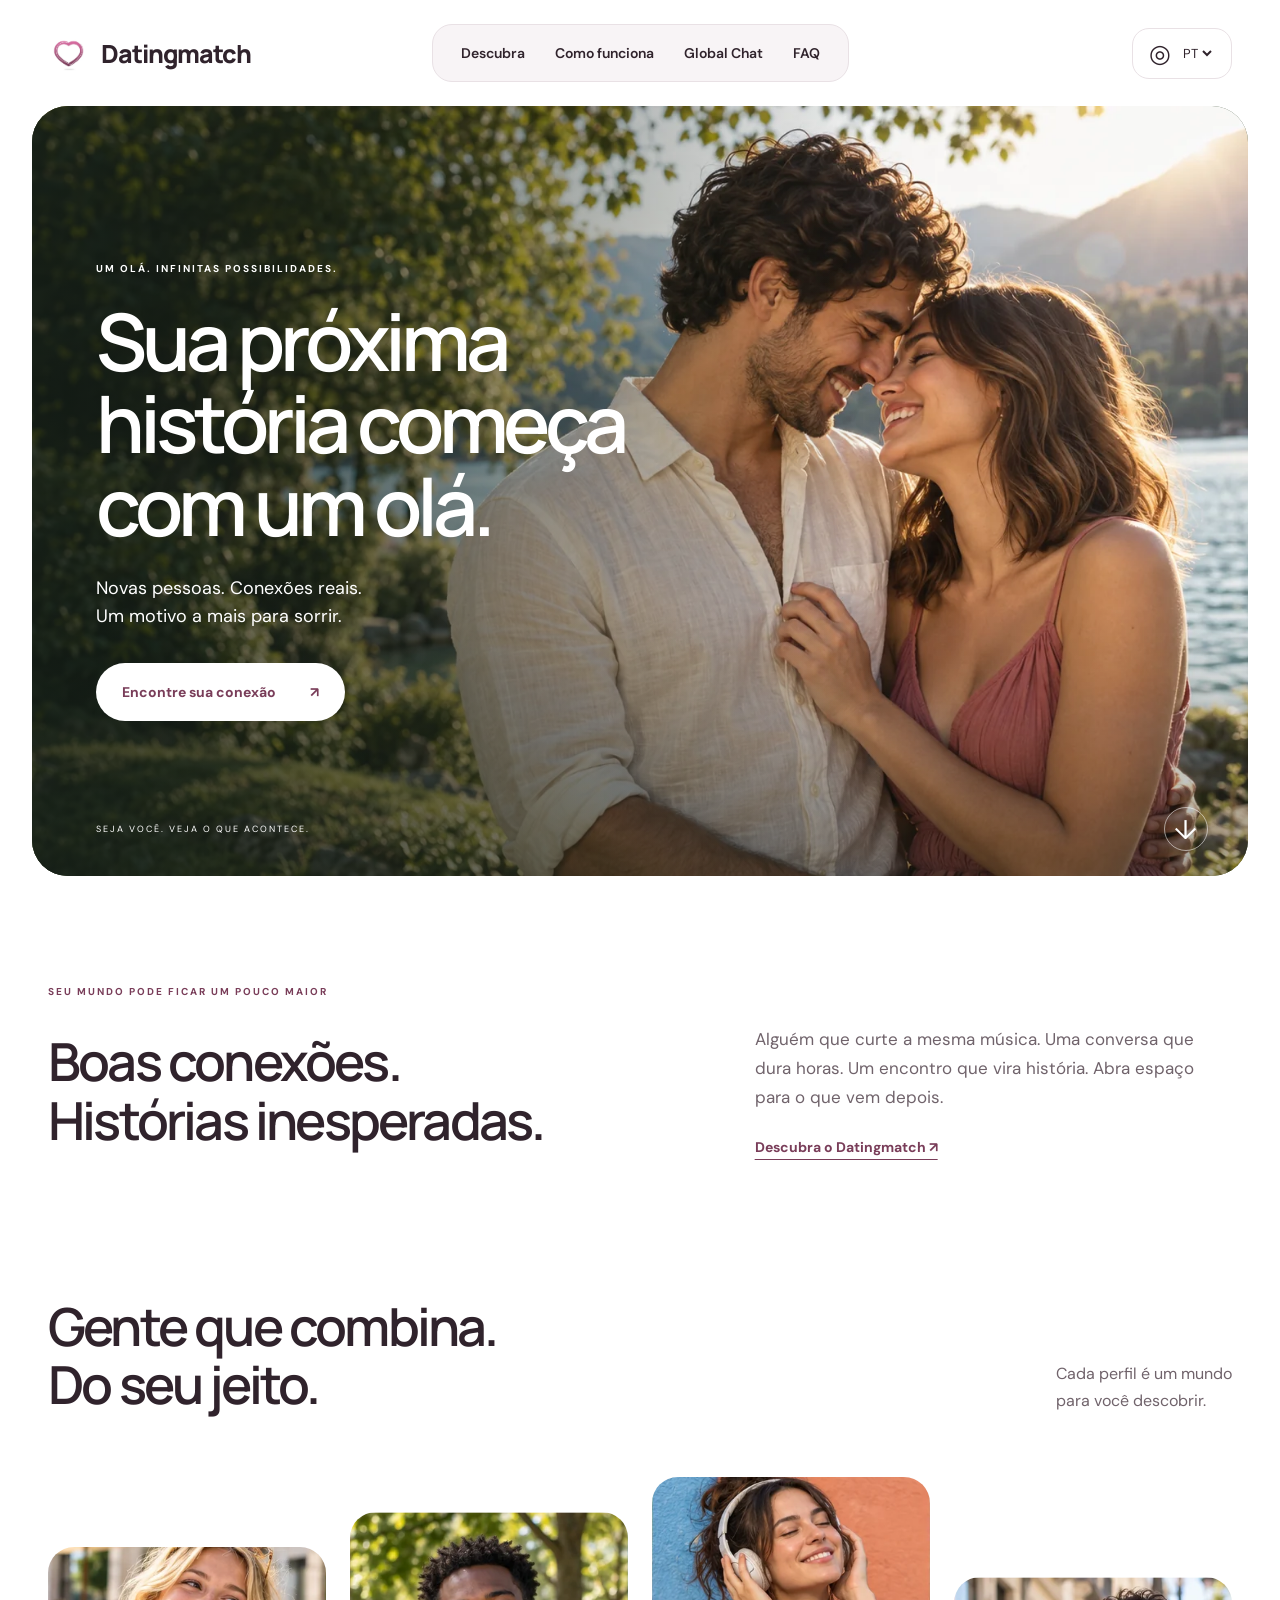
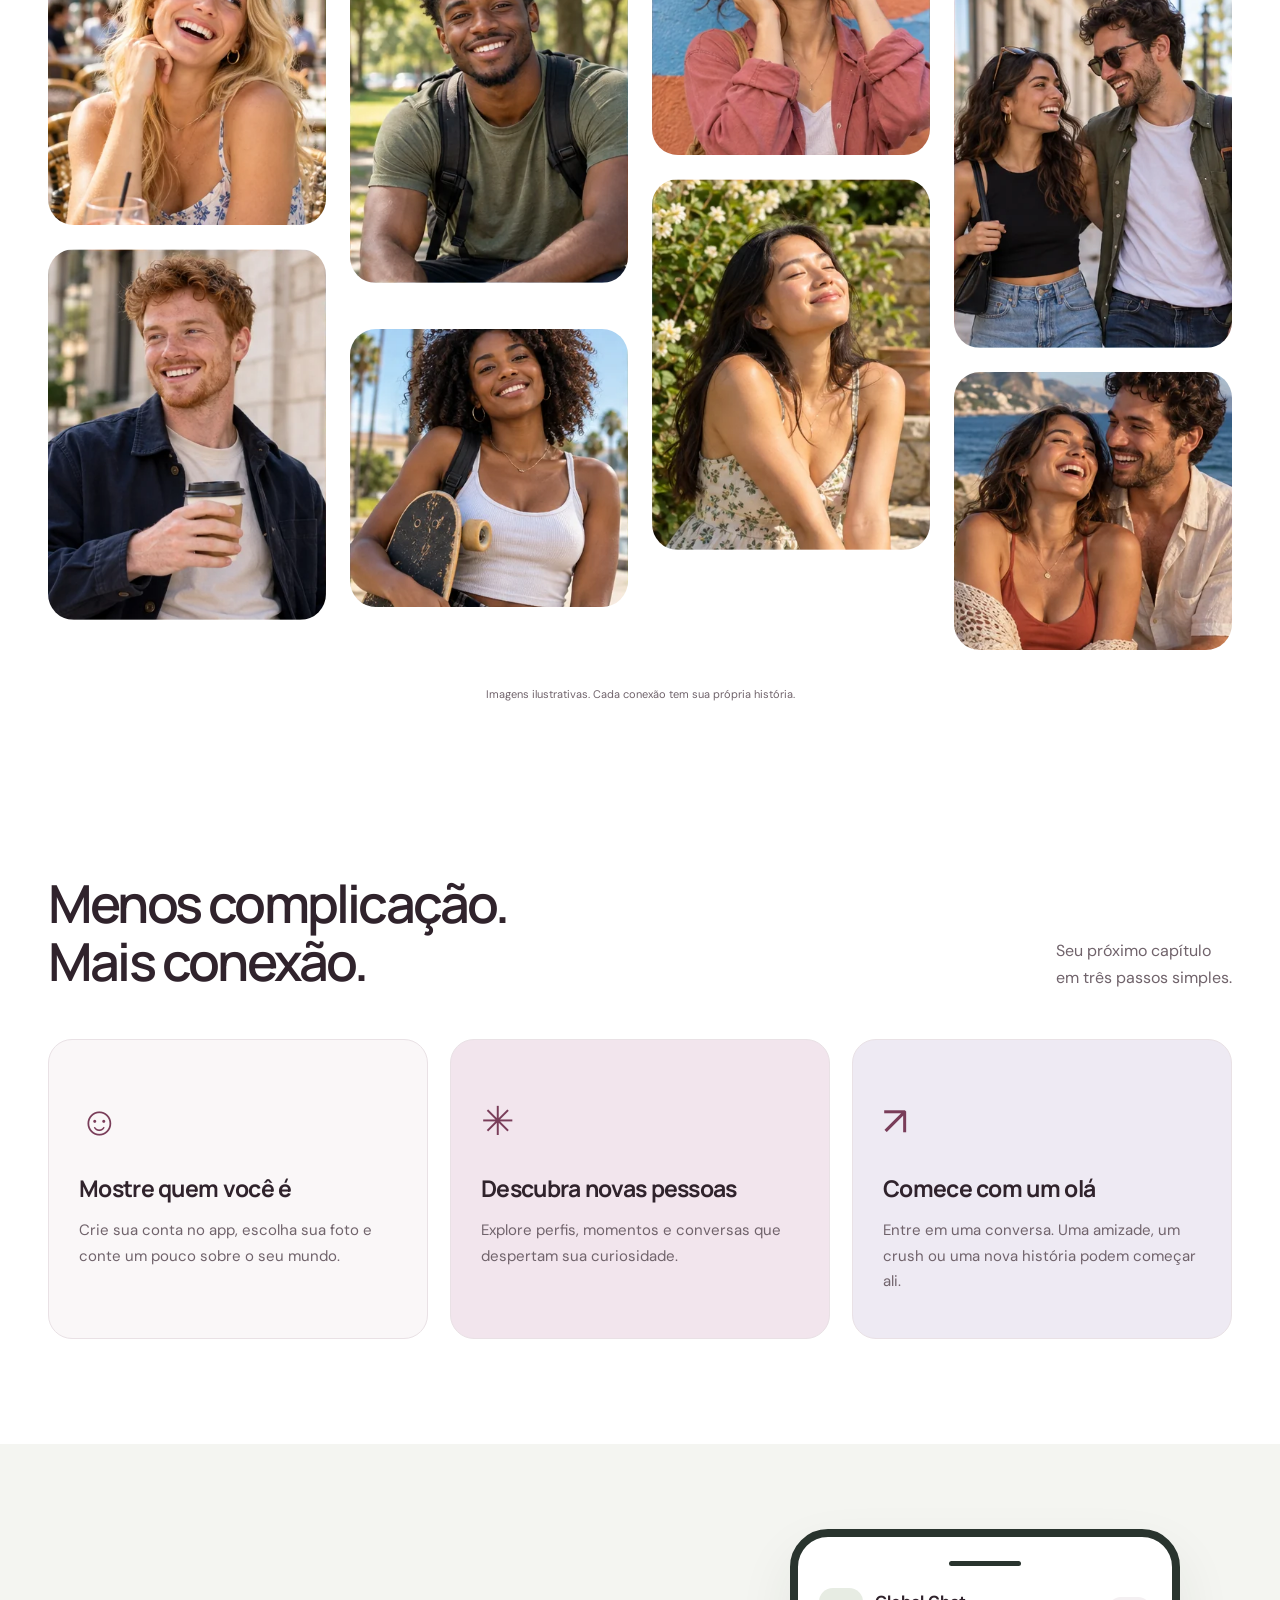
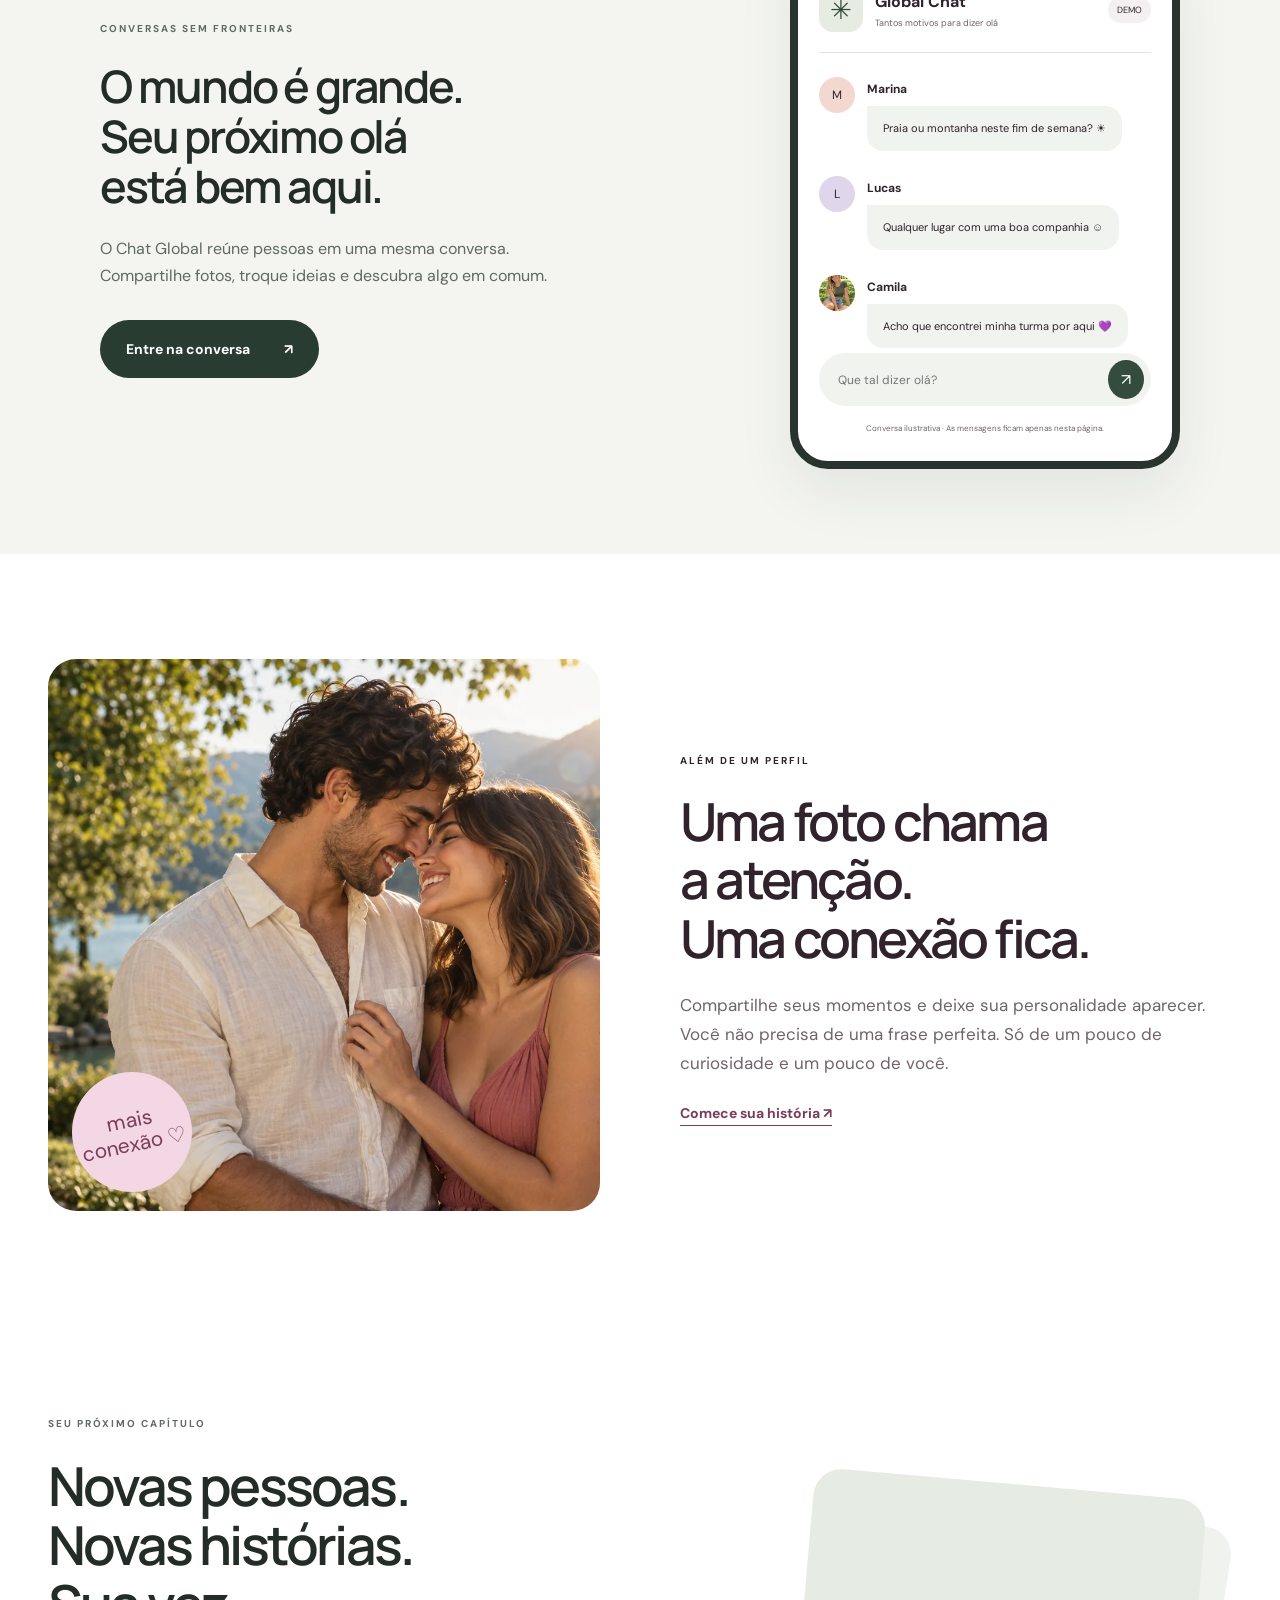
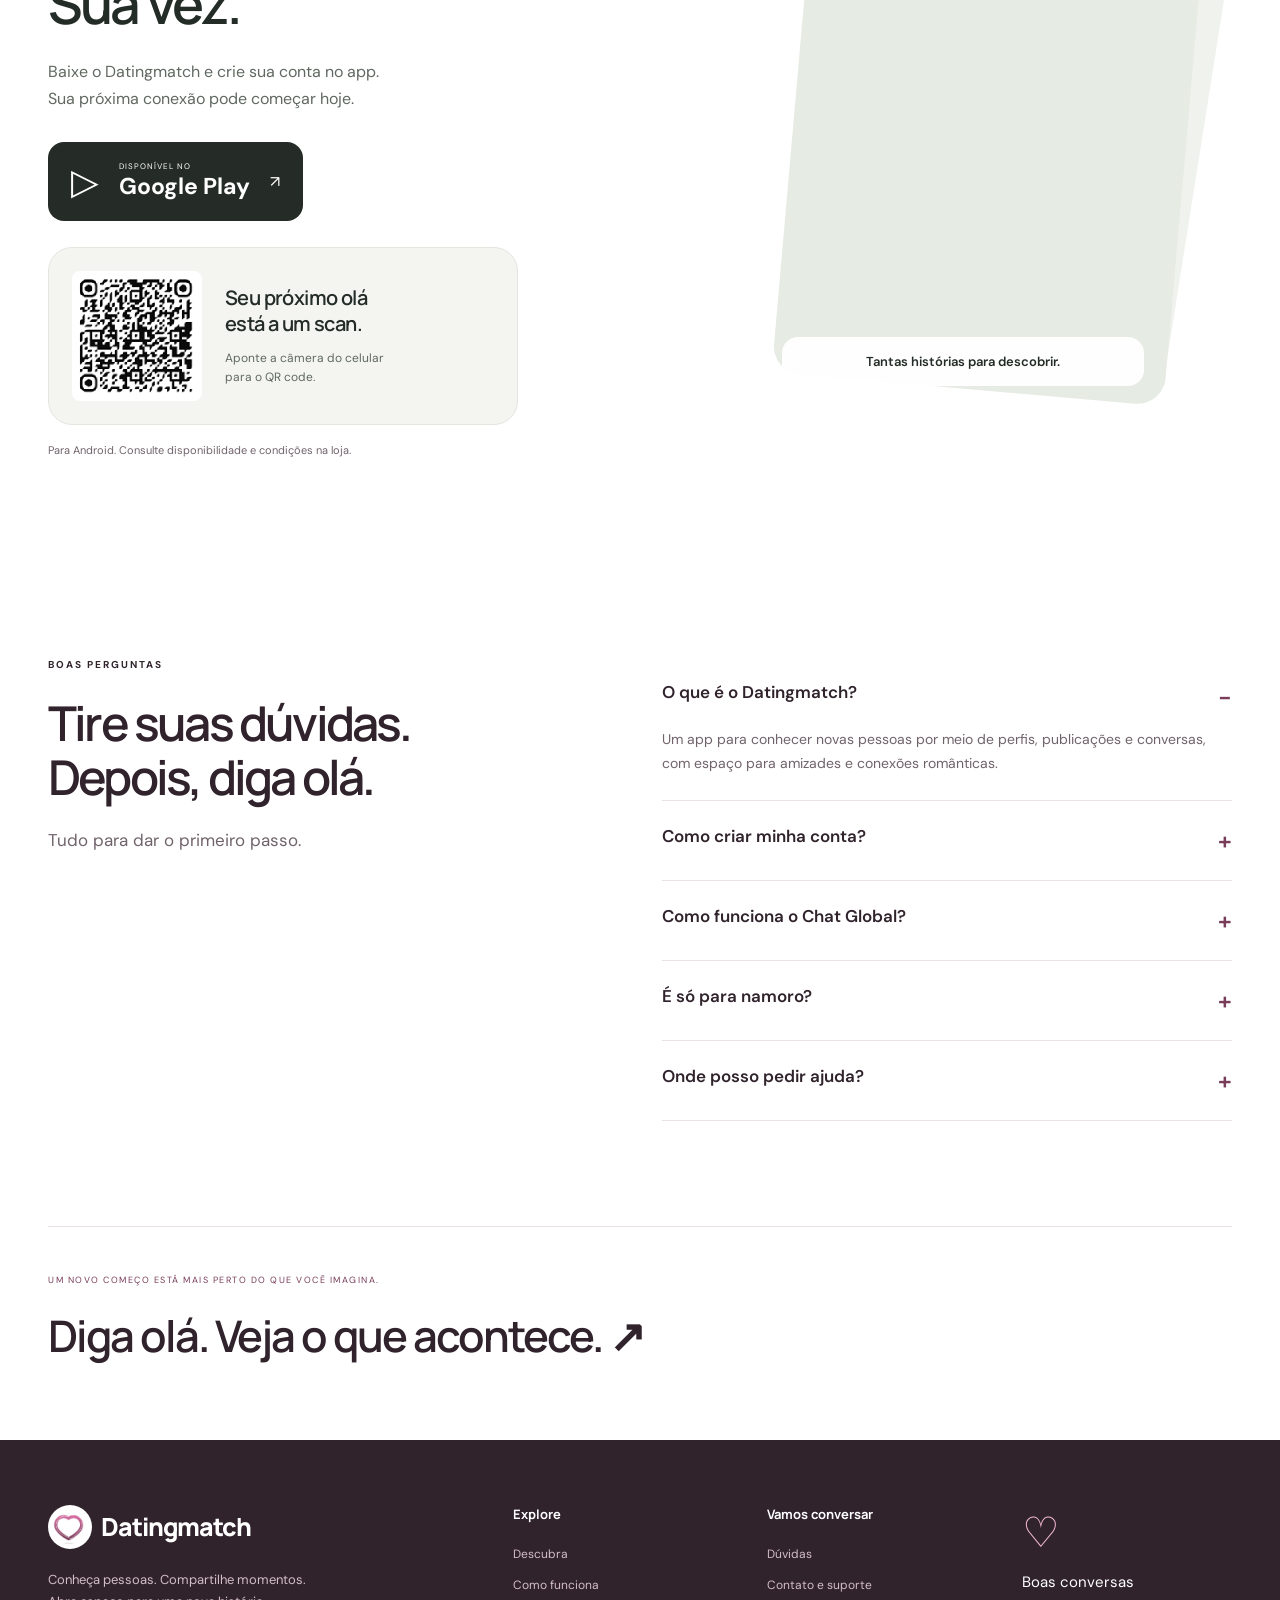
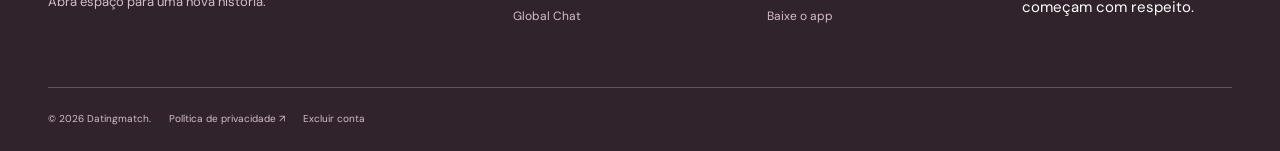
==== commit 72e97ed6: "feat: publish English landing page with localized SEO" ====
--- a/index.html
+++ b/index.html
@@ -1,4 +1,4 @@
-<!doctype html><html lang="pt-BR"><head><meta charset="utf-8"><meta name="viewport" content="width=device-width,initial-scale=1"><meta name="theme-color" content="#793d59"><meta name="description" content="Conheça novas pessoas para namoro e amizades no Datingmatch. Explore perfis, compartilhe momentos e participe do Chat Global. Disponível para Android."><title>Datingmatch — App de relacionamento, namoro e amizades</title><link rel="stylesheet" href="landing.css?v=20261012"><link rel="canonical" href="https://www.datingmatch.com.br/">
+<!doctype html><html lang="pt-BR"><head><meta charset="utf-8"><meta name="viewport" content="width=device-width,initial-scale=1"><meta name="theme-color" content="#793d59"><meta name="description" content="Conheça novas pessoas para namoro e amizades no Datingmatch. Explore perfis, compartilhe momentos e participe do Chat Global. Disponível para Android."><title>Datingmatch — App de relacionamento, namoro e amizades</title><link rel="stylesheet" href="/landing.css?v=20261012-i18n"><link rel="canonical" href="https://www.datingmatch.com.br/">
 <meta name="robots" content="index,follow,max-image-preview:large">
 <meta property="og:type" content="website"><meta property="og:locale" content="pt_BR">
 <meta property="og:site_name" content="Datingmatch"><meta property="og:title" content="Datingmatch — Seu próximo encontro começa aqui">
@@ -9,15 +9,15 @@
 <meta name="twitter:description" content="Novas pessoas, boas conversas e novas histórias. Conheça o Datingmatch."><meta name="twitter:image" content="https://www.datingmatch.com.br/assets/hero-v3.webp">
 <link rel="icon" type="image/png" sizes="32x32" href="/assets/images/favicon/favicon-32x32.png"><link rel="icon" type="image/png" sizes="16x16" href="/assets/images/favicon/favicon-16x16.png"><link rel="apple-touch-icon" href="/assets/images/favicon/apple-touch-icon.png">
 <link rel="preconnect" href="https://fonts.googleapis.com"><link rel="preconnect" href="https://fonts.gstatic.com" crossorigin>
-<script type="application/ld+json">{"@context": "https://schema.org", "@graph": [{"@type": "Organization", "@id": "https://www.datingmatch.com.br/#organization", "name": "Datingmatch", "url": "https://www.datingmatch.com.br/", "logo": "https://www.datingmatch.com.br/assets/brand-heart.webp", "email": "datingmatch.contato@gmail.com"}, {"@type": "WebSite", "@id": "https://www.datingmatch.com.br/#website", "name": "Datingmatch", "url": "https://www.datingmatch.com.br/", "inLanguage": "pt-BR", "publisher": {"@id": "https://www.datingmatch.com.br/#organization"}}]}</script></head><body>
-<a class="skip-link" href="#main-content">Pular para o conteúdo</a><header class="header"><a class="brand" href="#inicio" aria-label="Datingmatch início"><img src="assets/brand-heart.webp" alt="">Datingmatch</a><nav id="navigation" aria-label="Menu principal"><a href="#sobre" data-en="Discover">Descubra</a><a href="#como-funciona" data-en="How it works">Como funciona</a><a href="#global-chat">Global Chat</a><a href="#faq">FAQ</a></nav><div class="header-tools"><label class="language"><span aria-hidden="true">◎</span><span class="sr-only" data-en="Language">Idioma</span><select id="language" aria-label="Idioma"><option value="pt">PT</option><option value="en">EN</option></select></label><button class="menu" aria-label="Abrir menu" aria-expanded="false">☰</button></div></header>
-<main id="main-content"><section id="inicio" class="hero"><video id="hero-film" src="assets/hero-film.mp4" muted autoplay loop playsinline preload="metadata" poster="assets/hero-v3.webp" aria-hidden="true"></video><div class="hero-overlay"></div><div class="hero-content"><span class="eyebrow" data-en="A LITTLE HELLO. ENDLESS POSSIBILITIES.">UM OLÁ. INFINITAS POSSIBILIDADES.</span><h1 data-en="Your next<br>story starts<br>with a hello.">Sua próxima<br>história começa<br>com um olá.</h1><p data-en="New people. Real connections. A reason to smile.">Novas pessoas. Conexões reais.<br>Um motivo a mais para sorrir.</p><a class="button light" href="#create-account"><span data-en="Find your connection">Encontre sua conexão</span><span>↗</span></a></div><div class="hero-bottom"><span data-en="BE YOURSELF. SEE WHAT HAPPENS.">SEJA VOCÊ. VEJA O QUE ACONTECE.</span><a href="#sobre" aria-label="Explorar página">↓</a></div></section>
+<script type="application/ld+json">{"@context": "https://schema.org", "@graph": [{"@type": "Organization", "@id": "https://www.datingmatch.com.br/#organization", "name": "Datingmatch", "url": "https://www.datingmatch.com.br/", "logo": "https://www.datingmatch.com.br/assets/brand-heart.webp", "email": "datingmatch.contato@gmail.com"}, {"@type": "WebSite", "@id": "https://www.datingmatch.com.br/#website", "name": "Datingmatch", "url": "https://www.datingmatch.com.br/", "inLanguage": "pt-BR", "publisher": {"@id": "https://www.datingmatch.com.br/#organization"}}]}</script><link rel="alternate" hreflang="pt-BR" href="https://www.datingmatch.com.br/"><link rel="alternate" hreflang="en" href="https://www.datingmatch.com.br/en/"><link rel="alternate" hreflang="x-default" href="https://www.datingmatch.com.br/"></head><body>
+<a class="skip-link" href="#main-content">Pular para o conteúdo</a><header class="header"><a class="brand" href="#inicio" aria-label="Datingmatch início"><img src="/assets/brand-heart.webp" alt="">Datingmatch</a><nav id="navigation" aria-label="Menu principal"><a href="#sobre" data-en="Discover">Descubra</a><a href="#como-funciona" data-en="How it works">Como funciona</a><a href="#global-chat">Global Chat</a><a href="#faq">FAQ</a></nav><div class="header-tools"><label class="language"><span aria-hidden="true">◎</span><span class="sr-only" data-en="Language">Idioma</span><select id="language" aria-label="Idioma"><option value="pt">PT</option><option value="en">EN</option></select></label><button class="menu" aria-label="Abrir menu" aria-expanded="false">☰</button></div></header>
+<main id="main-content"><section id="inicio" class="hero"><video id="hero-film" src="/assets/hero-film.mp4" muted autoplay loop playsinline preload="metadata" poster="/assets/hero-v3.webp" aria-hidden="true"></video><div class="hero-overlay"></div><div class="hero-content"><span class="eyebrow" data-en="A LITTLE HELLO. ENDLESS POSSIBILITIES.">UM OLÁ. INFINITAS POSSIBILIDADES.</span><h1 data-en="Your next<br>story starts<br>with a hello.">Sua próxima<br>história começa<br>com um olá.</h1><p data-en="New people. Real connections. A reason to smile.">Novas pessoas. Conexões reais.<br>Um motivo a mais para sorrir.</p><a class="button light" href="#create-account"><span data-en="Find your connection">Encontre sua conexão</span><span>↗</span></a></div><div class="hero-bottom"><span data-en="BE YOURSELF. SEE WHAT HAPPENS.">SEJA VOCÊ. VEJA O QUE ACONTECE.</span><a href="#sobre" aria-label="Explorar página">↓</a></div></section>
 <section id="sobre" class="intro container"><span class="eyebrow" data-en="YOUR WORLD CAN GET A LITTLE BIGGER">SEU MUNDO PODE FICAR UM POUCO MAIOR</span><div class="intro-grid"><h2 data-en="Good connections.<br>Unexpected stories.">Boas conexões.<br>Histórias inesperadas.</h2><div><p data-en="Someone who shares your music taste. A conversation that lasts for hours. An encounter that becomes a story. Make room for what comes next.">Alguém que curte a mesma música. Uma conversa que dura horas. Um encontro que vira história. Abra espaço para o que vem depois.</p><a class="text-link" href="#create-account" data-en="Discover Datingmatch ↗">Descubra o Datingmatch ↗</a></div></div></section>
 <section class="people-section"><div class="container"><div class="section-heading"><h2 data-en="Your kind of people.<br>Your way of connecting.">Gente que combina.<br>Do seu jeito.</h2><p data-en="Every profile is a world waiting to be discovered.">Cada perfil é um mundo<br>para você descobrir.</p></div><div class="mosaic" aria-label="Galeria de conexões"><div class="mosaic-column"><div class="gallery-photo" role="img" aria-label="Mulher loira sorrindo em uma cafeteria" style="--x:0%;--y:0%"></div><div class="gallery-photo tall" role="img" aria-label="Homem ruivo tomando café" style="--x:0%;--y:100%"></div></div><div class="mosaic-column"><div class="gallery-photo tall" role="img" aria-label="Homem negro sorrindo em um parque" style="--x:33.333%;--y:0%"></div><div class="gallery-photo" role="img" aria-label="Mulher negra com um skate" style="--x:33.333%;--y:100%"></div></div><div class="mosaic-column"><div class="gallery-photo" role="img" aria-label="Mulher ouvindo música ao ar livre" style="--x:66.667%;--y:0%"></div><div class="gallery-photo tall" role="img" aria-label="Mulher aproveitando o sol no jardim" style="--x:66.667%;--y:100%"></div></div><div class="mosaic-column"><div class="gallery-photo tall" role="img" aria-label="Duas pessoas sorrindo na cidade" style="--x:100%;--y:0%"></div><div class="gallery-photo" role="img" aria-label="Casal rindo à beira-mar" style="--x:100%;--y:100%"></div></div></div><p class="image-note" data-en="Illustrative images. Every connection has its own story.">Imagens ilustrativas. Cada conexão tem sua própria história.</p></div></section>
 <section id="como-funciona" class="container section"><div class="section-heading"><h2 data-en="Less overthinking.<br>More connecting.">Menos complicação.<br>Mais conexão.</h2><p data-en="Your next chapter<br>in three simple steps.">Seu próximo capítulo<br>em três passos simples.</p></div><div class="steps"><article><span class="step-symbol">☺</span><h3 data-en="Show up as you">Mostre quem você é</h3><p data-en="Create your account in the app, choose your photo and share a little of your world.">Crie sua conta no app, escolha sua foto e conte um pouco sobre o seu mundo.</p></article><article><span class="step-symbol">✳</span><h3 data-en="Find your people">Descubra novas pessoas</h3><p data-en="Explore profiles, moments and conversations that spark your curiosity.">Explore perfis, momentos e conversas que despertam sua curiosidade.</p></article><article><span class="step-symbol">↗</span><h3 data-en="Start with a hello">Comece com um olá</h3><p data-en="Join a conversation. A friendship, a crush or a new story can start there.">Entre em uma conversa. Uma amizade, um crush ou uma nova história podem começar ali.</p></article></div></section>
-<section id="global-chat" class="chat-section"><div class="container split"><div class="chat-copy"><span class="eyebrow" data-en="CONVERSATIONS WITHOUT BORDERS">CONVERSAS SEM FRONTEIRAS</span><h2 data-en="The world is big.<br>Your next hello<br>is right here.">O mundo é grande.<br>Seu próximo olá<br>está bem aqui.</h2><p data-en="Global Chat brings people together in one conversation. Share photos, exchange ideas and discover something in common.">O Chat Global reúne pessoas em uma mesma conversa. Compartilhe fotos, troque ideias e descubra algo em comum.</p><a class="button light" href="#create-account"><span data-en="Join the conversation">Entre na conversa</span><span>↗</span></a></div><div class="chat-demo"><div class="chat-header"><span class="chat-icon">✳</span><div><b>Global Chat</b><small data-en="So many reasons to say hello">Tantos motivos para dizer olá</small></div><span class="demo-tag" data-en="DEMO">DEMO</span></div><div id="messages" aria-live="polite"><div class="chat-row"><span class="avatar">M</span><div><b>Marina</b><p data-en="Beach or mountains this weekend? ☀">Praia ou montanha neste fim de semana? ☀</p></div></div><div class="chat-row"><span class="avatar lavender">L</span><div><b>Lucas</b><p data-en="Anywhere with good company ☺">Qualquer lugar com uma boa companhia ☺</p></div></div><div class="chat-row"><img class="avatar" src="assets/camila.webp" alt="" loading="lazy" decoding="async"><div><b>Camila</b><p data-en="I think I found my people here 💜">Acho que encontrei minha turma por aqui 💜</p></div></div></div><form id="demo-form"><label class="sr-only" for="message" data-en="Try a message">Experimente uma mensagem</label><input id="message" placeholder="Que tal dizer olá?" maxlength="180" required><button aria-label="Enviar mensagem de demonstração">↗</button></form><small class="demo-label" data-en="Illustrative conversation · Messages stay only on this page.">Conversa ilustrativa · As mensagens ficam apenas nesta página.</small></div></div></section>
-<section class="container connection section"><div class="connection-photo"><img src="assets/hero-v3.webp" alt="Casal sorrindo em um dia ensolarado" loading="lazy" decoding="async"><span class="photo-stamp">mais<br>conexão ♡</span></div><div><span class="eyebrow" data-en="BEYOND A PROFILE">ALÉM DE UM PERFIL</span><h2 data-en="A photo catches<br>your eye.<br>A connection stays.">Uma foto chama<br>a atenção.<br>Uma conexão fica.</h2><p data-en="Share your moments and let your personality show. You do not need a perfect opening line. Just a little curiosity and a little you.">Compartilhe seus momentos e deixe sua personalidade aparecer. Você não precisa de uma frase perfeita. Só de um pouco de curiosidade e um pouco de você.</p><a class="text-link" href="#create-account" data-en="Start your story ↗">Comece sua história ↗</a></div></section>
-<section id="create-account" class="download"><div class="container split"><div><span class="eyebrow" data-en="YOUR NEXT CHAPTER">SEU PRÓXIMO CAPÍTULO</span><h2 data-en="New people.<br>New stories.<br>Your move.">Novas pessoas.<br>Novas histórias.<br>Sua vez.</h2><p data-en="Download Datingmatch and create your account in the app. Your next connection can start today.">Baixe o Datingmatch e crie sua conta no app.<br>Sua próxima conexão pode começar hoje.</p><a class="store-button" href="https://play.google.com/store/apps/details?id=br.com.dropmessage" target="_blank" rel="noopener"><span>▷</span><div><small data-en="GET IT ON">DISPONÍVEL NO</small><b>Google Play</b></div><span>↗</span></a><div class="qr-box"><a href="https://play.google.com/store/apps/details?id=br.com.dropmessage" target="_blank" rel="noopener" aria-label="Abrir Datingmatch no Google Play"><img src="assets/download-qr.png" alt="QR code fornecido para baixar o aplicativo" width="148" height="148"></a><div><b data-en="Your next hello<br>is one scan away.">Seu próximo olá<br>está a um scan.</b><p data-en="Scan the QR code with your phone camera.">Aponte a câmera do celular<br>para o QR code.</p></div></div><small class="availability" data-en="For Android. Check the store for availability and terms.">Para Android. Consulte disponibilidade e condições na loja.</small></div><div class="download-visual"><div class="download-photo-stack" aria-label="Novas pessoas e possibilidades"><div class="download-photo slide-one" role="img" aria-label="Mulher sorrindo em uma cafeteria" style="--x:0%;--y:0%"></div><div class="download-photo slide-two" role="img" aria-label="Homem sorrindo em um parque" style="--x:33.333%;--y:0%"></div><div class="download-photo slide-three" role="img" aria-label="Mulher com skate ao ar livre" style="--x:33.333%;--y:100%"></div><span class="visual-caption" data-en="So many stories to discover.">Tantas histórias para descobrir.</span></div></div></div></section>
+<section id="global-chat" class="chat-section"><div class="container split"><div class="chat-copy"><span class="eyebrow" data-en="CONVERSATIONS WITHOUT BORDERS">CONVERSAS SEM FRONTEIRAS</span><h2 data-en="The world is big.<br>Your next hello<br>is right here.">O mundo é grande.<br>Seu próximo olá<br>está bem aqui.</h2><p data-en="Global Chat brings people together in one conversation. Share photos, exchange ideas and discover something in common.">O Chat Global reúne pessoas em uma mesma conversa. Compartilhe fotos, troque ideias e descubra algo em comum.</p><a class="button light" href="#create-account"><span data-en="Join the conversation">Entre na conversa</span><span>↗</span></a></div><div class="chat-demo"><div class="chat-header"><span class="chat-icon">✳</span><div><b>Global Chat</b><small data-en="So many reasons to say hello">Tantos motivos para dizer olá</small></div><span class="demo-tag" data-en="DEMO">DEMO</span></div><div id="messages" aria-live="polite"><div class="chat-row"><span class="avatar">M</span><div><b>Marina</b><p data-en="Beach or mountains this weekend? ☀">Praia ou montanha neste fim de semana? ☀</p></div></div><div class="chat-row"><span class="avatar lavender">L</span><div><b>Lucas</b><p data-en="Anywhere with good company ☺">Qualquer lugar com uma boa companhia ☺</p></div></div><div class="chat-row"><img class="avatar" src="/assets/camila.webp" alt="" loading="lazy" decoding="async"><div><b>Camila</b><p data-en="I think I found my people here 💜">Acho que encontrei minha turma por aqui 💜</p></div></div></div><form id="demo-form"><label class="sr-only" for="message" data-en="Try a message">Experimente uma mensagem</label><input id="message" placeholder="Que tal dizer olá?" maxlength="180" required><button aria-label="Enviar mensagem de demonstração">↗</button></form><small class="demo-label" data-en="Illustrative conversation · Messages stay only on this page.">Conversa ilustrativa · As mensagens ficam apenas nesta página.</small></div></div></section>
+<section class="container connection section"><div class="connection-photo"><img src="/assets/hero-v3.webp" alt="Casal sorrindo em um dia ensolarado" loading="lazy" decoding="async"><span class="photo-stamp">mais<br>conexão ♡</span></div><div><span class="eyebrow" data-en="BEYOND A PROFILE">ALÉM DE UM PERFIL</span><h2 data-en="A photo catches<br>your eye.<br>A connection stays.">Uma foto chama<br>a atenção.<br>Uma conexão fica.</h2><p data-en="Share your moments and let your personality show. You do not need a perfect opening line. Just a little curiosity and a little you.">Compartilhe seus momentos e deixe sua personalidade aparecer. Você não precisa de uma frase perfeita. Só de um pouco de curiosidade e um pouco de você.</p><a class="text-link" href="#create-account" data-en="Start your story ↗">Comece sua história ↗</a></div></section>
+<section id="create-account" class="download"><div class="container split"><div><span class="eyebrow" data-en="YOUR NEXT CHAPTER">SEU PRÓXIMO CAPÍTULO</span><h2 data-en="New people.<br>New stories.<br>Your move.">Novas pessoas.<br>Novas histórias.<br>Sua vez.</h2><p data-en="Download Datingmatch and create your account in the app. Your next connection can start today.">Baixe o Datingmatch e crie sua conta no app.<br>Sua próxima conexão pode começar hoje.</p><a class="store-button" href="https://play.google.com/store/apps/details?id=br.com.dropmessage" target="_blank" rel="noopener"><span>▷</span><div><small data-en="GET IT ON">DISPONÍVEL NO</small><b>Google Play</b></div><span>↗</span></a><div class="qr-box"><a href="https://play.google.com/store/apps/details?id=br.com.dropmessage" target="_blank" rel="noopener" aria-label="Abrir Datingmatch no Google Play"><img src="/assets/download-qr.png" alt="QR code fornecido para baixar o aplicativo" width="148" height="148"></a><div><b data-en="Your next hello<br>is one scan away.">Seu próximo olá<br>está a um scan.</b><p data-en="Scan the QR code with your phone camera.">Aponte a câmera do celular<br>para o QR code.</p></div></div><small class="availability" data-en="For Android. Check the store for availability and terms.">Para Android. Consulte disponibilidade e condições na loja.</small></div><div class="download-visual"><div class="download-photo-stack" aria-label="Novas pessoas e possibilidades"><div class="download-photo slide-one" role="img" aria-label="Mulher sorrindo em uma cafeteria" style="--x:0%;--y:0%"></div><div class="download-photo slide-two" role="img" aria-label="Homem sorrindo em um parque" style="--x:33.333%;--y:0%"></div><div class="download-photo slide-three" role="img" aria-label="Mulher com skate ao ar livre" style="--x:33.333%;--y:100%"></div><span class="visual-caption" data-en="So many stories to discover.">Tantas histórias para descobrir.</span></div></div></div></section>
 <section id="faq" class="container section faq-grid"><div><span class="eyebrow" data-en="GOOD QUESTIONS">BOAS PERGUNTAS</span><h2 data-en="A little clarity.<br>Then, a hello.">Tire suas dúvidas.<br>Depois, diga olá.</h2><p data-en="Everything you need to get started.">Tudo para dar o primeiro passo.</p></div><div class="faq-list"><details open><summary data-en="What is Datingmatch?">O que é o Datingmatch?</summary><p data-en="An app to meet new people through profiles, posts and conversations, with room for friendship and romantic connections.">Um app para conhecer novas pessoas por meio de perfis, publicações e conversas, com espaço para amizades e conexões românticas.</p></details><details><summary data-en="How do I create my account?">Como criar minha conta?</summary><p data-en="Download the app from Google Play and follow the setup steps. Account creation happens in the app.">Baixe o app no Google Play e siga as etapas de cadastro. A criação da conta acontece dentro do aplicativo.</p></details><details><summary data-en="What is Global Chat?">Como funciona o Chat Global?</summary><p data-en="A shared space to exchange messages, share photos and meet people beyond your everyday circle.">Um espaço compartilhado para trocar mensagens, publicar fotos e conhecer pessoas além do seu círculo habitual.</p></details><details><summary data-en="Is it only for dating?">É só para namoro?</summary><p data-en="You can make friends, expand your circle or explore a romantic connection. Let the conversation unfold.">Você pode fazer amizades, ampliar seu círculo ou descobrir uma conexão romântica. Deixe a conversa acontecer.</p></details><details><summary data-en="Where can I get help?">Onde posso pedir ajuda?</summary><p><span data-en="Contact our team at ">Fale com nossa equipe pelo e-mail </span><a href="mailto:datingmatch.contato@gmail.com">datingmatch.contato@gmail.com</a>.</p></details></div></section>
 <section class="final-cta container"><span data-en="A NEW BEGINNING IS CLOSER THAN YOU THINK.">UM NOVO COMEÇO ESTÁ MAIS PERTO DO QUE VOCÊ IMAGINA.</span><a href="#create-account" data-en="Say hello. See what happens. ↗">Diga olá. Veja o que acontece. ↗</a></section></main>
-<footer><div class="container footer-grid"><div><a class="brand" href="#inicio"><img src="assets/brand-heart.webp" alt="">Datingmatch</a><p data-en="Meet people. Share moments.<br>Make room for a new story.">Conheça pessoas. Compartilhe momentos.<br>Abra espaço para uma nova história.</p></div><div><h3 data-en="Explore">Explore</h3><a href="#sobre" data-en="Discover">Descubra</a><a href="#como-funciona" data-en="How it works">Como funciona</a><a href="#global-chat">Global Chat</a></div><div><h3 data-en="Let's connect">Vamos conversar</h3><a href="#faq" data-en="Questions">Dúvidas</a><a href="mailto:datingmatch.contato@gmail.com" data-en="Contact & support">Contato e suporte</a><a href="#create-account" data-en="Get the app">Baixe o app</a></div><div class="footer-message"><span>♡</span><p data-en="Good conversations<br>start with respect.">Boas conversas<br>começam com respeito.</p></div></div><div class="container footer-bottom"><span>© <span id="year">2026</span> Datingmatch.</span><a href="/privacy/" data-en="Privacy policy ↗">Política de privacidade ↗</a><a href="/delete-account.html" data-en="Delete account">Excluir conta</a><a href="/datingmatch/terms.html" data-en="Privacy — legacy page">Privacidade — página anterior</a><a href="/ads.txt">ads.txt</a><a href="/app-ads.txt">app-ads.txt</a><a href="/robots.txt">robots.txt</a></div></footer><script src="app.js?v=20261012"></script></body></html>
+<footer><div class="container footer-grid"><div><a class="brand" href="#inicio"><img src="/assets/brand-heart.webp" alt="">Datingmatch</a><p data-en="Meet people. Share moments.<br>Make room for a new story.">Conheça pessoas. Compartilhe momentos.<br>Abra espaço para uma nova história.</p></div><div><h3 data-en="Explore">Explore</h3><a href="#sobre" data-en="Discover">Descubra</a><a href="#como-funciona" data-en="How it works">Como funciona</a><a href="#global-chat">Global Chat</a></div><div><h3 data-en="Let's connect">Vamos conversar</h3><a href="#faq" data-en="Questions">Dúvidas</a><a href="mailto:datingmatch.contato@gmail.com" data-en="Contact & support">Contato e suporte</a><a href="#create-account" data-en="Get the app">Baixe o app</a></div><div class="footer-message"><span>♡</span><p data-en="Good conversations<br>start with respect.">Boas conversas<br>começam com respeito.</p></div></div><div class="container footer-bottom"><span>© <span id="year">2026</span> Datingmatch.</span><a href="/privacy/" data-en="Privacy policy ↗">Política de privacidade ↗</a><a href="/delete-account.html" data-en="Delete account">Excluir conta</a></div></footer><script src="/app.js?v=20261012-i18n"></script></body></html>
